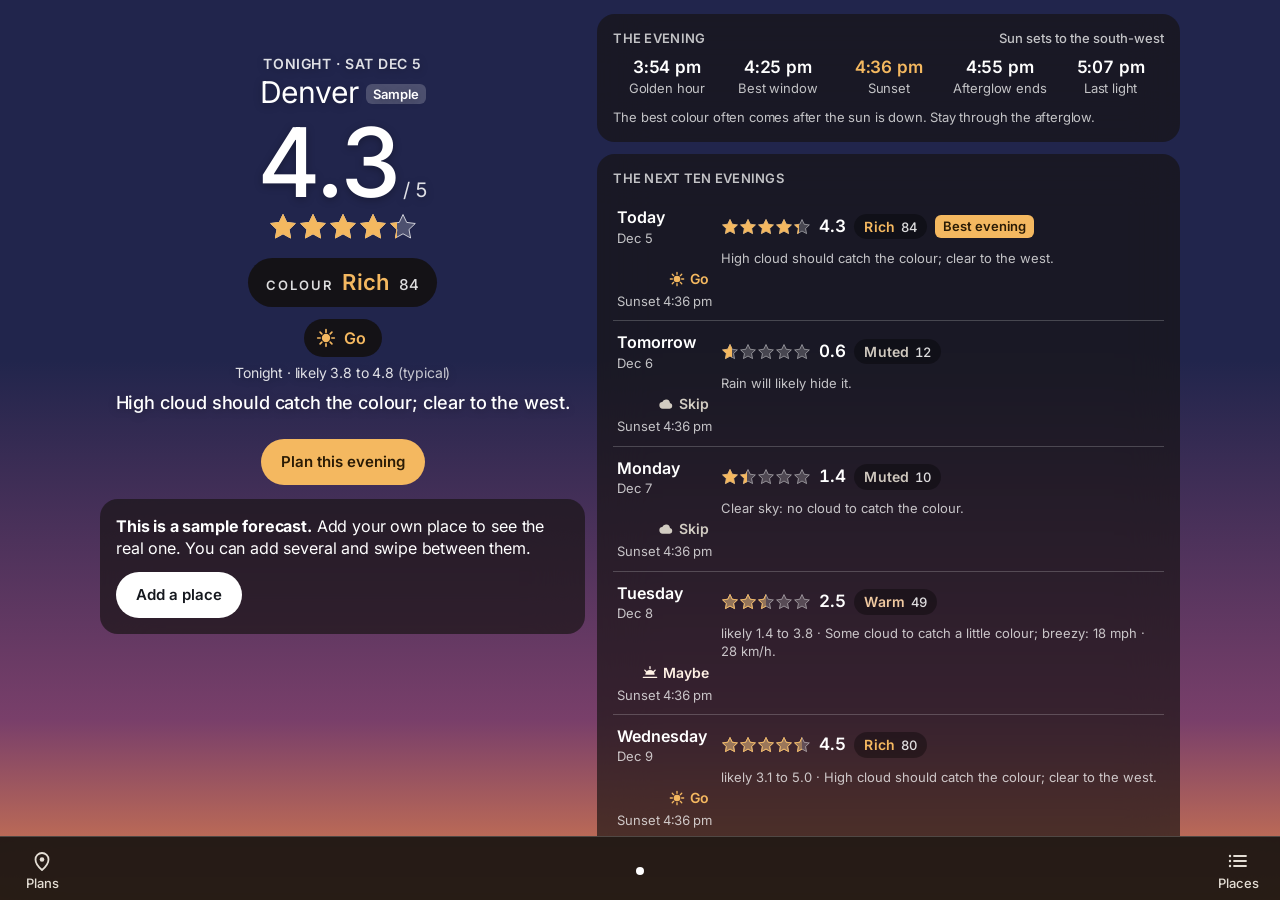
==== web/index.html @ f90daad5 "0.3.0: a page for each place, swiped between The layout now follows Two Degrees on the iPhone: one f" ====
<!doctype html>
<html lang="en">
<head>
<meta charset="utf-8">
<meta name="viewport" content="width=device-width,initial-scale=1,viewport-fit=cover">
<meta http-equiv="Content-Security-Policy" content="default-src 'self'; script-src 'self'; style-src 'self'; img-src 'self' data: blob:; font-src 'self'; worker-src 'self' blob:; child-src 'self' blob:; connect-src 'self' https://api.open-meteo.com https://air-quality-api.open-meteo.com https://archive-api.open-meteo.com https://geocoding-api.open-meteo.com https://tiles.openfreemap.org; base-uri 'none'; form-action 'none'">
<title>Golden Hour: which evenings are worth it</title>
<meta name="description" content="Golden Hour rates every coming sunset from 0 to 5 stars for the places you care about, and plans the evening: when to leave, what to bring, when to head home. Free and open source, by Bradley Cowdrey.">
<meta name="theme-color" content="#1A1816">
<link rel="icon" href="icon.svg" type="image/svg+xml">
<link rel="apple-touch-icon" href="icon.png">
<link rel="manifest" href="manifest.webmanifest">
<link rel="stylesheet" href="app.css">
</head>
<body>
<div class="sky" aria-hidden="true"></div>
<div class="app" id="app">
  <div class="banner" id="banner" hidden role="status"></div>
  <main id="view"></main>
  <nav class="bar" id="bar" aria-label="Plans, places"></nav>
</div>
<div class="toast" id="toast" role="status" aria-live="polite" hidden></div>
<script src="core.js"></script>
<script src="app.js"></script>
</body>
</html>
---- web/app.css ----
/* Golden Hour. The look starts from the Two Degrees web app: each place on its own sky, frosted cards, white
   text at set strengths, Inter. Here the sky is the evening's forecast, and the accent is amber.
   Rules that are fixed by docs/SPEC.md 10.4: nothing under 13px, 44px tap targets, 4.5:1 text contrast over
   the lightest sky (cards carry a dark scrim), colour never the only signal, reduced motion respected. */
@font-face { font-family: Inter; font-style: normal; font-weight: 100 900; font-display: swap; src: url(fonts/inter-latin-wght-normal.woff2) format("woff2");
  unicode-range: U+0000-00FF, U+0131, U+0152-0153, U+02BB-02BC, U+02C6, U+02DA, U+02DC, U+0304, U+0308, U+0329, U+2000-206F, U+20AC, U+2122, U+2191, U+2193, U+2212, U+2215, U+FEFF, U+FFFD; }
@font-face { font-family: Inter; font-style: normal; font-weight: 100 900; font-display: swap; src: url(fonts/inter-latin-ext-wght-normal.woff2) format("woff2");
  unicode-range: U+0100-02BA, U+02BD-02C5, U+02C7-02CC, U+02CE-02D7, U+02DD-02FF, U+0304, U+0308, U+0329, U+1D00-1DBF, U+1E00-1E9F, U+1EF2-1EFF, U+2020, U+20A0-20AB, U+20AD-20C0, U+2113, U+2C60-2C7F, U+A720-A7FF; }

:root {
  color-scheme: dark;
  --sky-top: #1B2440; --sky-mid: #3A3550; --sky-bottom: #6B4A4A;   /* set per evening, from its forecast */
  --bg: #1A1816; --ink: #15181E;
  --text: #FFFFFF; --t85: rgba(255,255,255,.86); --t70: rgba(255,255,255,.74);
  --hair: rgba(255,255,255,.2); --fill: rgba(255,255,255,.14); --fill-strong: rgba(255,255,255,.24);
  --card: rgba(22,19,17,.66);
  --amber: #F4B860; --cream: #FFF1E5; --muted: #B0A898; --alert: #FFB4A8;
  --font: Inter, -apple-system, BlinkMacSystemFont, "SF Pro Text", system-ui, sans-serif;
  --tabs-h: 64px;
}
* { box-sizing: border-box; }
[hidden] { display: none !important; }
html { -webkit-font-smoothing: antialiased; height: 100%; background: var(--bg); }
body { margin: 0; height: 100%; overflow: hidden; color: var(--text); font: 400 16px/1.4 var(--font); letter-spacing: -.01em; }
/* The sky: fixed, so the page scrolls over it. Dark through the top half, where text sits straight on it;
   the glow is low, where only cards (with their scrim) pass over it. */
.sky { position: fixed; inset: 0; z-index: -1; background: linear-gradient(var(--sky-top) 0%, var(--sky-top) 40%, var(--sky-mid) 80%, var(--sky-bottom) 100%); transition: opacity .4s; }
button, input, select { font: inherit; color: inherit; }
button { cursor: pointer; }
a { color: inherit; }
:focus-visible { outline: 2px solid #fff; outline-offset: 2px; border-radius: 8px; }
h1, h2, h3, p { margin: 0; }

.app { height: 100%; height: 100dvh; display: flex; flex-direction: column; }
#view { flex: 1; min-height: 0; display: flex; }
/* One full page per place, swiped between, as in Two Degrees on the iPhone. Each page scrolls on its own. */
.pager { flex: 1; min-width: 0; display: flex; overflow-x: auto; overflow-y: hidden; scroll-snap-type: x mandatory; overscroll-behavior-x: contain; scrollbar-width: none; }
.pager::-webkit-scrollbar { display: none; }
.page, .screen { overflow-y: auto; overscroll-behavior-y: contain; -webkit-overflow-scrolling: touch;
  padding: max(14px, env(safe-area-inset-top, 0px)) max(16px, env(safe-area-inset-right, 0px)) 28px max(16px, env(safe-area-inset-left, 0px)); }
.page { flex: 0 0 100%; width: 100%; scroll-snap-align: start; scroll-snap-stop: always; }
.screen { flex: 1; min-width: 0; padding-bottom: calc(28px + env(safe-area-inset-bottom, 0px)); }
.inner { width: 100%; max-width: 720px; margin: 0 auto; display: flex; flex-direction: column; gap: 12px; }
.top h1 { font-size: 26px; font-weight: 500; letter-spacing: -.02em; }
.tag { font-size: 13px; font-weight: 600; padding: 2px 7px; border-radius: 6px; background: rgba(255,255,255,.2); vertical-align: middle; letter-spacing: 0; text-transform: none; }
.card { min-width: 0; padding: 16px; border-radius: 18px; background: var(--card); -webkit-backdrop-filter: blur(24px); backdrop-filter: blur(24px); }
.eyebrow { display: flex; align-items: center; gap: 6px; margin: 0 0 10px; font-size: 13px; font-weight: 600; line-height: 16px; letter-spacing: .02em; text-transform: uppercase; color: var(--t70); }
.eyebrow .sp { flex: 1; }
.eyebrow .aside { font-weight: 500; text-transform: none; letter-spacing: 0; }
.rule { height: 0; margin: 12px 0; border: 0; border-top: .5px solid var(--hair); }
.muted { color: var(--t70); }
.small { font-size: 13px; line-height: 1.4; }
.num { font-variant-numeric: tabular-nums; }
.u2 { font-size: max(13px, .74em); opacity: .82; white-space: nowrap; }   /* the second unit, beside the first */

/* Top bar */
.hdr { display: flex; align-items: center; gap: 10px; }
.hdr h1 { font-size: 17px; font-weight: 600; letter-spacing: -.02em; white-space: nowrap; }
.hdr .sp { flex: 1; }
.mark { width: 28px; height: 28px; flex: none; }
.seg { display: flex; padding: 3px; border-radius: 980px; background: var(--fill); }
.seg button { min-height: 38px; min-width: 44px; padding: 0 12px; border: 0; border-radius: 980px; background: none; color: var(--t85); font-size: 13px; font-weight: 500; white-space: nowrap; }
.seg button[aria-pressed="true"] { background: #fff; color: var(--ink); font-weight: 600; }

/* Places: capsules, the one showing in solid white. */
.places { display: flex; align-items: center; gap: 8px; flex-wrap: wrap; }
.chip { display: inline-flex; align-items: center; gap: 6px; min-height: 44px; padding: 0 16px; border: 0; border-radius: 980px; background: var(--fill); color: var(--t85); font-size: 14px; font-weight: 500; }
.chip[aria-current="true"] { background: #fff; color: var(--ink); font-weight: 600; }
.chip .tag { font-size: 13px; font-weight: 600; padding: 1px 6px; border-radius: 6px; background: rgba(0,0,0,.14); }
.chip.add { width: 44px; padding: 0; justify-content: center; font-size: 22px; font-weight: 400; }
.chip-wrap { position: relative; display: inline-flex; }
.chip-x { position: absolute; top: -8px; right: -8px; width: 28px; height: 28px; border: 2px solid var(--bg); border-radius: 50%; padding: 0; background: #C2333B; color: #fff; font-size: 15px; line-height: 1; }

.search .box { display: flex; align-items: center; gap: 8px; min-height: 46px; padding: 0 12px; border-radius: 12px; background: var(--fill); }
.search input { flex: 1; min-width: 0; min-height: 44px; background: none; border: 0; outline: 0; color: var(--text); font-size: 16px; }
.search input::placeholder { color: var(--t70); }
.results { display: flex; flex-direction: column; margin-top: 6px; }
.result { display: flex; align-items: center; gap: 12px; min-height: 52px; padding: 6px 12px; border: 0; border-radius: 12px; background: none; text-align: left; }
.result:hover, .result:focus-visible { background: var(--fill); }
.result .n { font-size: 16px; font-weight: 600; line-height: 1.25; }
.result .r { font-size: 13px; color: var(--t70); }
.result .sp { flex: 1; }
.banner { margin: max(10px, env(safe-area-inset-top, 0px)) 16px 0; padding: 12px 14px; border-radius: 14px; background: rgba(22,19,17,.8); font-size: 14px; display: flex; gap: 10px; align-items: center; flex-wrap: wrap; }
.banner .sp { flex: 1; }

/* Buttons */
.btn { display: inline-flex; align-items: center; justify-content: center; gap: 8px; min-height: 46px; padding: 0 20px; border: 0; border-radius: 980px; background: var(--fill); color: var(--text); font-size: 15px; font-weight: 600; text-decoration: none; }
.btn:hover { background: var(--fill-strong); }
.btn.primary { background: var(--amber); color: #2A1B05; }
.btn.primary:hover { background: #F7C67C; }
.btn.white { background: #fff; color: var(--ink); }
.btn.quiet { background: none; color: var(--t85); padding: 0 12px; }
.btn.danger { color: var(--alert); }
.btn svg { width: 18px; height: 18px; flex: none; }
.btn[disabled] { opacity: .5; cursor: default; }
.row { display: flex; gap: 10px; flex-wrap: wrap; align-items: center; }
.row .sp { flex: 1; }

/* The evening: its name, the score straight on the sky, the verdict, the reason. */
.hero { padding: 22px 0 6px; text-align: center; text-shadow: 0 2px 8px rgba(0,0,0,.28); }
.hero .when { font-size: 14px; font-weight: 600; letter-spacing: .04em; text-transform: uppercase; color: var(--t85); }
.hero h2 { font-size: 30px; font-weight: 400; line-height: 1.2; letter-spacing: -.015em; overflow-wrap: anywhere; }
.hero .tagline { font-size: 13px; color: var(--t85); }
.score { display: flex; align-items: baseline; justify-content: center; gap: 4px; margin-top: 2px; font-variant-numeric: tabular-nums; }
.score .n { font-size: 72px; font-weight: 500; line-height: 1.05; letter-spacing: -.03em; }
.score .of { font-size: 20px; font-weight: 400; color: var(--t85); }
.score.stale .n, .score.stale .of { color: #C9C4BE; }
.hero .none { font-size: 22px; font-weight: 500; padding: 26px 0 10px; }
.verdict { display: inline-flex; align-items: center; gap: 8px; margin: 12px 0 6px; padding: 8px 16px 8px 12px; border-radius: 980px; background: rgba(18,15,13,.84); font-size: 16px; font-weight: 600; text-shadow: none; }
.verdict svg { width: 20px; height: 20px; flex: none; }
.verdict.go { color: var(--amber); }
.verdict.maybe { color: var(--cream); }
.verdict.skip { color: #D2CCC2; }
.verdict .q { font-weight: 500; color: var(--t85); }
.hero .range { font-size: 14px; color: var(--t85); }
.hero .reason { max-width: 30em; margin: 8px auto 0; font-size: 18px; font-weight: 500; line-height: 1.35; text-wrap: balance; }
.hero .delta { margin-top: 6px; font-size: 14px; color: var(--t85); }
.warn { display: flex; gap: 10px; align-items: flex-start; padding: 12px 14px; border-radius: 14px; background: rgba(60,20,16,.82); color: #FFE2DC; font-size: 15px; font-weight: 500; text-align: left; }
.warn svg { width: 20px; height: 20px; flex: none; margin-top: 1px; }
.cta { display: flex; justify-content: center; padding: 6px 0 2px; }

/* Stars: five outlines, filled in proportion to the score. Outlook evenings are drawn hollow. */
.stars { position: relative; display: inline-block; width: 150px; height: 30px; }
.stars svg { position: absolute; inset: 0; width: 150px; height: 30px; }
.stars .fill { position: absolute; inset: 0; overflow: hidden; }
.stars .base path { fill: rgba(255,255,255,.2); stroke: rgba(255,255,255,.75); stroke-width: 1; }
.stars .fill path { fill: var(--amber); stroke: var(--amber); stroke-width: 1; }
.stars.outlook .fill path { fill: rgba(244,184,96,.38); stroke: var(--amber); stroke-width: 1.6; }
.stars.sm { width: 90px; height: 18px; }
.stars.sm svg { width: 90px; height: 18px; }

/* Times: a strip of the five moments. */
.times { display: grid; grid-template-columns: repeat(5, 1fr); gap: 4px; text-align: center; }
.times .t { font-size: 17px; font-weight: 600; font-variant-numeric: tabular-nums; white-space: nowrap; }
.times .l { font-size: 13px; color: var(--t70); line-height: 1.25; }
.times .sun .t { color: var(--amber); }
@media (max-width: 480px) { .times { grid-template-columns: repeat(3, 1fr); row-gap: 12px; } .times .t { font-size: 16px; } }

/* The four parts */
details.parts > summary { display: flex; align-items: center; gap: 8px; min-height: 44px; margin: -8px 0; list-style: none; cursor: pointer; font-size: 15px; font-weight: 600; }
details.parts > summary::-webkit-details-marker { display: none; }
details.parts > summary::after { content: ""; width: 9px; height: 9px; margin-left: auto; border-right: 2px solid var(--t85); border-bottom: 2px solid var(--t85); transform: rotate(45deg); transition: transform .15s; }
details.parts[open] > summary::after { transform: rotate(225deg); }
.part { display: grid; grid-template-columns: 1fr auto; gap: 2px 12px; padding: 10px 0; }
.part + .part { border-top: .5px solid var(--hair); }
.part .name { font-size: 15px; font-weight: 600; }
.part .val { font-size: 15px; font-weight: 600; font-variant-numeric: tabular-nums; }
.part .bar { grid-column: 1 / -1; height: 6px; border-radius: 3px; background: rgba(255,255,255,.16); overflow: hidden; }
.part .bar i { display: block; height: 100%; border-radius: 3px; background: var(--amber); }
.part .why { grid-column: 1 / -1; font-size: 13px; color: var(--t70); }

/* Week */
.day { display: grid; grid-template-columns: 92px 1fr auto; gap: 2px 12px; align-items: center; width: 100%; min-height: 64px; padding: 10px 4px; border: 0; background: none; text-align: left; border-radius: 12px; }
.day + .day { border-top: .5px solid var(--hair); border-radius: 0; }
button.day:hover { background: rgba(255,255,255,.07); }
.day .d { font-size: 16px; font-weight: 600; }
.day .d small { display: block; font-size: 13px; font-weight: 400; color: var(--t70); }
.day .mid { display: contents; }
.day .line1 { display: flex; align-items: center; gap: 8px; flex-wrap: wrap; min-width: 0; }
.day .sc { font-size: 17px; font-weight: 600; font-variant-numeric: tabular-nums; }
.day .why { grid-column: 2 / -1; font-size: 13px; color: var(--t70); overflow-wrap: anywhere; }
div.day .why { grid-column: 2; }
.day .right { text-align: right; white-space: nowrap; }
.day .right .v { display: inline-flex; align-items: center; gap: 5px; font-size: 14px; font-weight: 600; }
.day .right .v svg { width: 16px; height: 16px; }
.day .right .s { display: block; font-size: 13px; color: var(--t70); font-variant-numeric: tabular-nums; }
.v.go { color: var(--amber); } .v.maybe { color: var(--cream); } .v.skip { color: #D2CCC2; }
.best { font-size: 13px; font-weight: 600; padding: 2px 8px; border-radius: 6px; background: var(--amber); color: #2A1B05; white-space: nowrap; }
.tog { display: inline-flex; align-items: center; gap: 8px; min-height: 44px; padding: 0 4px; border: 0; background: none; font-size: 14px; font-weight: 500; color: var(--t85); }
.tog i { width: 40px; height: 24px; border-radius: 12px; background: var(--fill-strong); position: relative; flex: none; }
.tog i::after { content: ""; position: absolute; top: 2px; left: 2px; width: 20px; height: 20px; border-radius: 50%; background: #fff; transition: transform .15s; }
.tog[aria-pressed="true"] i { background: var(--amber); }
.tog[aria-pressed="true"] i::after { transform: translateX(16px); }
.grid-scroll { overflow-x: auto; }
table.cmp { width: 100%; border-collapse: collapse; font-variant-numeric: tabular-nums; }
table.cmp th { padding: 6px 4px; font-size: 13px; font-weight: 600; color: var(--t70); text-align: center; white-space: nowrap; }
table.cmp th.p { text-align: left; color: var(--text); font-size: 15px; }
table.cmp td { padding: 3px; text-align: center; }
table.cmp td button { display: flex; flex-direction: column; align-items: center; justify-content: center; gap: 1px; width: 100%; min-width: 48px; min-height: 52px; border: 0; border-radius: 10px; background: rgba(255,255,255,.08); font-size: 16px; font-weight: 600; }
table.cmp td button svg { width: 15px; height: 15px; }
table.cmp td button:hover { background: var(--fill-strong); }

/* Plans and the plan */
.plan-row { display: flex; align-items: center; gap: 12px; width: 100%; min-height: 64px; padding: 10px 4px; border: 0; background: none; text-align: left; }
.plan-row + .plan-row { border-top: .5px solid var(--hair); }
.plan-row .n { font-size: 16px; font-weight: 600; }
.plan-row .r { font-size: 13px; color: var(--t70); }
.plan-row .sp { flex: 1; }
.empty { padding: 22px 8px; text-align: center; color: var(--t85); }
.back { align-self: flex-start; }
.map { position: relative; height: 260px; border-radius: 14px; overflow: hidden; background: #24211E; }
.map img { width: 100%; height: 100%; object-fit: cover; display: block; }
.map .msg { position: absolute; inset: 0; display: grid; place-items: center; padding: 20px; text-align: center; font-size: 14px; color: var(--t85); }
.map .hint { position: absolute; left: 10px; top: 10px; padding: 6px 10px; border-radius: 10px; background: rgba(18,15,13,.82); font-size: 13px; font-weight: 500; pointer-events: none; }
.map .credit { position: absolute; right: 6px; bottom: 6px; padding: 2px 6px; border-radius: 6px; background: rgba(18,15,13,.75); font-size: 13px; }
.pin { width: 26px; height: 26px; border-radius: 50% 50% 50% 0; background: var(--amber); border: 3px solid #1A1816; transform: rotate(-45deg); box-shadow: 0 2px 8px rgba(0,0,0,.5); }
.form { display: grid; grid-template-columns: 1fr 1fr; gap: 12px; }
.form label { display: flex; flex-direction: column; gap: 6px; font-size: 13px; font-weight: 600; color: var(--t85); min-width: 0; }
.form label.wide { grid-column: 1 / -1; }
.form input, .form select { min-height: 46px; padding: 0 12px; border: 1px solid transparent; border-radius: 12px; background: var(--fill); color: var(--text); font-size: 16px; font-weight: 400; width: 100%; }
.form select option { color: #111; }
.form input:focus, .form select:focus { border-color: #fff; outline: 0; }
@media (max-width: 480px) { .form { grid-template-columns: 1fr; } }
.timeline { display: flex; flex-direction: column; }
.tl { display: grid; grid-template-columns: 96px 18px 1fr; gap: 0 10px; min-height: 52px; }
.tl .t { font-size: 17px; font-weight: 600; font-variant-numeric: tabular-nums; white-space: nowrap; text-align: right; padding-top: 2px; }
.tl .dot { position: relative; }
.tl .dot::before { content: ""; position: absolute; left: 8px; top: 0; bottom: 0; width: 2px; background: var(--hair); }
.tl:first-child .dot::before { top: 12px; } .tl:last-child .dot::before { bottom: calc(100% - 12px); }
.tl .dot::after { content: ""; position: absolute; left: 3px; top: 7px; width: 12px; height: 12px; border-radius: 50%; background: #fff; }
.tl.sun .dot::after { background: var(--amber); } .tl.sun .t { color: var(--amber); }
.tl .what { padding: 2px 0 12px; }
.tl .what b { display: block; font-size: 16px; font-weight: 600; }
.tl .what span { font-size: 13px; color: var(--t70); }
.items { display: flex; flex-direction: column; }
.item { display: grid; grid-template-columns: 44px 1fr auto; align-items: center; gap: 0 6px; min-height: 56px; }
.item + .item { border-top: .5px solid var(--hair); }
.item input[type=checkbox] { width: 24px; height: 24px; margin: 0 10px; accent-color: var(--amber); }
.item .n { font-size: 16px; font-weight: 600; }
.item .n .new { margin-left: 6px; font-size: 13px; font-weight: 600; padding: 1px 6px; border-radius: 6px; background: var(--amber); color: #2A1B05; }
.item .w { font-size: 13px; color: var(--t70); }
.item.done .n { text-decoration: line-through; color: var(--t70); }
.item .who { width: 108px; min-height: 40px; padding: 0 10px; border: 0; border-radius: 10px; background: var(--fill); font-size: 14px; }
.item .who::placeholder { color: var(--t70); }
.item .x { width: 44px; height: 44px; border: 0; background: none; color: var(--t70); font-size: 20px; }
.additem { display: flex; gap: 8px; margin-top: 10px; }
.additem input { flex: 1; min-width: 0; min-height: 46px; padding: 0 12px; border: 0; border-radius: 12px; background: var(--fill); font-size: 16px; }
.facts { display: flex; flex-direction: column; gap: 8px; margin: 0; padding: 0; list-style: none; font-size: 15px; }
.facts li { display: flex; gap: 10px; }
.facts li::before { content: ""; flex: none; width: 6px; height: 6px; margin-top: 8px; border-radius: 50%; background: var(--amber); }
.notice { padding: 14px; border-radius: 14px; background: rgba(18,15,13,.85); }
.notice p { margin-bottom: 12px; font-size: 15px; }
.group h3 { font-size: 13px; font-weight: 600; text-transform: uppercase; letter-spacing: .02em; color: var(--t70); margin: 12px 0 4px; }
.group ul { margin: 0; padding: 0 0 0 20px; font-size: 16px; line-height: 1.6; }

/* How was it? */
.rate { display: flex; gap: 8px; flex-wrap: wrap; }
.rate button { flex: 1; min-width: 52px; min-height: 52px; border: 0; border-radius: 12px; background: var(--fill); font-size: 18px; font-weight: 600; }
.rate button small { display: block; font-size: 13px; font-weight: 400; color: var(--t70); }
.rate button:hover { background: var(--fill-strong); }

.skeleton .bone { height: 18px; border-radius: 9px; background: rgba(255,255,255,.14); margin: 10px auto; }
.foot { font-size: 13px; color: var(--t85); line-height: 1.55; }
.foot a { text-decoration: underline; }
.foot p + p { margin-top: 8px; }

/* The bottom bar: Plans, a dot for each place, and the list of places. */
.bar { flex: none; display: flex; align-items: center; gap: 8px; min-height: var(--tabs-h); padding: 4px max(10px, env(safe-area-inset-right, 0px)) env(safe-area-inset-bottom, 0px) max(10px, env(safe-area-inset-left, 0px));
  background: rgba(20,18,16,.9); -webkit-backdrop-filter: blur(24px); backdrop-filter: blur(24px); border-top: .5px solid var(--hair); }
.barbtn { display: flex; flex-direction: column; align-items: center; justify-content: center; gap: 1px; min-width: 64px; min-height: 52px; border: 0; border-radius: 12px; background: none; color: #E4DED5; font-size: 13px; font-weight: 500; }
.barbtn svg { width: 24px; height: 24px; }
.barbtn:hover { background: var(--fill); }
.dots { flex: 1; display: flex; align-items: center; justify-content: center; min-width: 0; }
.dot { width: 28px; height: 44px; padding: 0; border: 0; background: none; display: grid; place-items: center; color: rgba(255,255,255,.45); }
.dot i { width: 8px; height: 8px; border-radius: 50%; background: currentColor; }
.dot svg { width: 11px; height: 11px; }
.dot[aria-current="true"] { color: #fff; }
.count { font-size: 14px; font-weight: 500; color: var(--t85); }
/* The list of places: a card each, with a swatch of that place's sky. */
.lrows { display: flex; flex-direction: column; gap: 10px; }
.lrow-wrap { position: relative; }
.lrow { display: flex; align-items: center; gap: 14px; width: 100%; min-height: 84px; border: 0; text-align: left; color: var(--text); }
.lrow:hover { background: rgba(40,35,31,.78); }
.swatch { flex: none; width: 52px; height: 52px; border-radius: 14px; box-shadow: inset 0 0 0 1px rgba(255,255,255,.18); }
.lrow .l { flex: 1; min-width: 0; display: flex; flex-direction: column; gap: 1px; }
.lrow .n { font-size: 19px; font-weight: 600; letter-spacing: -.01em; overflow-wrap: anywhere; }
.lrow .r, .lrow .why { font-size: 13px; color: var(--t70); }
.lrow .rt { flex: none; display: flex; flex-direction: column; align-items: flex-end; gap: 4px; }
.lrow .rt .big { font-size: 30px; font-weight: 500; line-height: 1; letter-spacing: -.02em; }
.lrow .rt .v { display: inline-flex; align-items: center; gap: 5px; font-size: 13px; font-weight: 600; }
.lrow .rt .v svg { width: 15px; height: 15px; }
.toast { position: fixed; left: 50%; bottom: calc(var(--tabs-h) + 18px + env(safe-area-inset-bottom, 0px)); transform: translateX(-50%); z-index: 20; max-width: calc(100% - 32px); padding: 12px 18px; border-radius: 14px; background: #fff; color: var(--ink); font-size: 15px; font-weight: 600; box-shadow: 0 6px 24px rgba(0,0,0,.4); display: flex; gap: 12px; align-items: center; }
.toast button { min-height: 36px; padding: 0 12px; border: 0; border-radius: 980px; background: var(--ink); color: #fff; font-size: 14px; font-weight: 600; }

/* Two columns from 900px: the evening on the left, its details on the right. */
@media (min-width: 900px) {
  .inner { max-width: 1080px; }
  .two { display: grid; grid-template-columns: minmax(0, 5fr) minmax(0, 6fr); gap: 16px; align-items: start; }
  .two > .col { display: flex; flex-direction: column; gap: 12px; }
  .score .n { font-size: 96px; }
  .hero { padding-top: 40px; }
}
.two > .col { display: flex; flex-direction: column; gap: 12px; }
.two { display: flex; flex-direction: column; gap: 12px; }
@media (min-width: 900px) { .two { display: grid; } }
@media (prefers-reduced-motion: reduce) { * { transition: none !important; animation: none !important; scroll-behavior: auto !important; } }
[data-gap] { margin-top: 12px; }

/* The colour class: the name for how rich the colour in the clouds should be. It leads, after the stars. */
.classline { margin-top: 10px; }
.colour { display: inline-flex; align-items: baseline; gap: 10px; padding: 9px 18px; border-radius: 980px; background: rgba(18,15,13,.84); text-shadow: none; white-space: nowrap; }
.colour .k { font-size: 13px; font-weight: 600; letter-spacing: .14em; text-transform: uppercase; color: var(--t85); }
.colour b { font-size: 22px; font-weight: 600; letter-spacing: .01em; }
.colour .n { font-size: 15px; font-weight: 500; color: var(--t85); }
.colour.c-brilliant b { color: #FFC56B; } .colour.c-rich b { color: #F4B860; } .colour.c-warm b { color: #F0C9A0; }
.colour.c-soft b { color: #E6DCD0; } .colour.c-muted b { color: #CFC8BE; }
.colour.sm { padding: 3px 10px; gap: 6px; background: rgba(0,0,0,.34); }
.colour.sm .k { display: none; }
.colour.sm b { font-size: 14px; }
.colour.sm .n { font-size: 13px; }
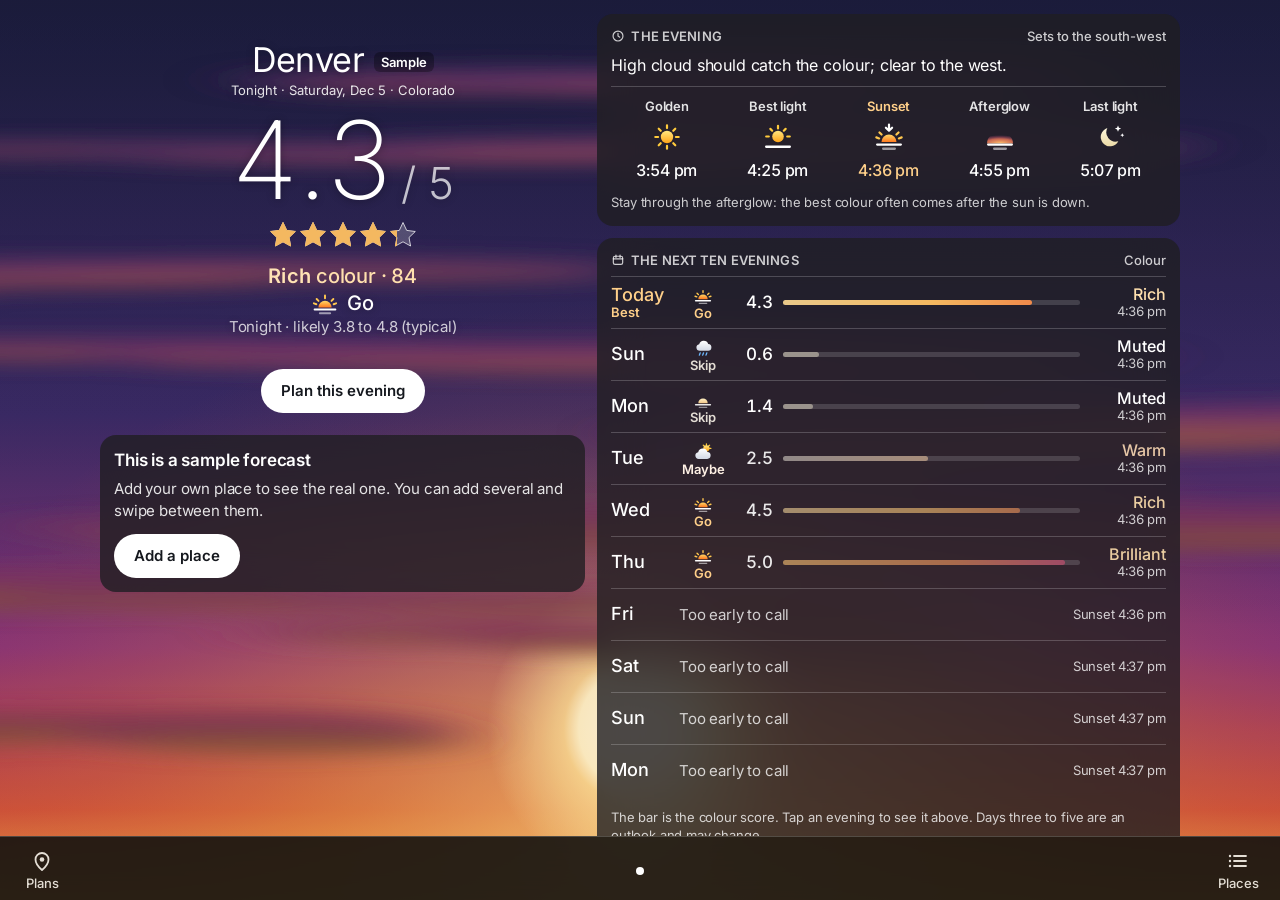
==== commit 6aa1025f: "0.6.0: the sky behind each place is its sunset A picture of the evening as it might look, drawn from" ====
--- a/web/index.html
+++ b/web/index.html
@@ -13,6 +13,24 @@
 <link rel="stylesheet" href="app.css">
 </head>
 <body>
+<svg class="sprite" width="0" height="0" aria-hidden="true" focusable="false"><defs>
+  <linearGradient id="g-sun" x1="0" y1="0" x2="0" y2="1"><stop offset="0" stop-color="#FFE780"/><stop offset="1" stop-color="#FFA417"/></linearGradient>
+  <linearGradient id="g-set" x1="0" y1="0" x2="0" y2="1"><stop offset="0" stop-color="#FFD766"/><stop offset="1" stop-color="#FF7A1F"/></linearGradient>
+  <linearGradient id="g-pale" x1="0" y1="0" x2="0" y2="1"><stop offset="0" stop-color="#FFF0C4"/><stop offset="1" stop-color="#F3C98A"/></linearGradient>
+  <linearGradient id="g-cloud" x1="0" y1="0" x2="0" y2="1"><stop offset="0" stop-color="#FFFFFF"/><stop offset="1" stop-color="#D3D9E5"/></linearGradient>
+  <linearGradient id="g-moon" x1="0" y1="0" x2="0" y2="1"><stop offset="0" stop-color="#FFF8DC"/><stop offset="1" stop-color="#EAD9A6"/></linearGradient>
+  <radialGradient id="g-glow" cx="0.5" cy="1" r="1" gradientTransform="matrix(1 0 0 0.75 0 0.25)"><stop offset="0" stop-color="#FFC36B"/><stop offset="0.55" stop-color="#FF7F5E" stop-opacity=".75"/><stop offset="1" stop-color="#C2478F" stop-opacity="0"/></radialGradient>
+  <symbol id="i-sunset" viewBox="0 0 32 32"><g stroke="#FFC850" stroke-width="2.200" stroke-linecap="round"><path d="M16 10.500V7.500M23.420 13.580l2.130-2.130M8.580 13.580 6.450 11.450M25.870 17.410l2.820-1.030M6.130 17.410l-2.820-1.030"/></g><path d="M8.500 21a7.500 7.500 0 0 1 15 0z" fill="url(#g-set)"/><rect x="3" y="22.400" width="26" height="2.300" rx="1.150" fill="#fff"/><rect x="9" y="26.600" width="14" height="2.300" rx="1.150" fill="#fff" opacity=".55"/></symbol>
+  <symbol id="i-sunset-down" viewBox="0 0 32 32"><path d="M16 3.500v6.200M12.900 6.700 16 9.800l3.100-3.100" fill="none" stroke="#fff" stroke-width="2.200" stroke-linecap="round" stroke-linejoin="round"/><g stroke="#FFC850" stroke-width="2.200" stroke-linecap="round"><path d="M23.420 13.580l2.130-2.130M8.580 13.580 6.450 11.450M25.870 17.410l2.820-1.030M6.130 17.410l-2.820-1.030"/></g><path d="M8.500 21a7.500 7.500 0 0 1 15 0z" fill="url(#g-set)"/><rect x="3" y="22.400" width="26" height="2.300" rx="1.150" fill="#fff"/><rect x="9" y="26.600" width="14" height="2.300" rx="1.150" fill="#fff" opacity=".55"/></symbol>
+  <symbol id="i-sun-pale" viewBox="0 0 32 32"><path d="M8.500 21a7.500 7.500 0 0 1 15 0z" fill="url(#g-pale)"/><rect x="3" y="22.400" width="26" height="2.300" rx="1.150" fill="#fff" opacity=".9"/><rect x="9" y="26.600" width="14" height="2.300" rx="1.150" fill="#fff" opacity=".5"/></symbol>
+  <symbol id="i-sun" viewBox="0 0 32 32"><g stroke="#FFCB3D" stroke-width="2.200" stroke-linecap="round"><path d="M16 4.300v2.800M16 24.900v2.800M4.300 16h2.800M24.900 16h2.800M7.730 7.730l1.980 1.980M22.290 22.290l1.980 1.980M7.730 24.270l1.980-1.980M22.290 9.710l1.980-1.980"/></g><circle cx="16" cy="16" r="6.200" fill="url(#g-sun)"/></symbol>
+  <symbol id="i-sun-low" viewBox="0 0 32 32"><g stroke="#FFCB3D" stroke-width="2.200" stroke-linecap="round"><path d="M16 4.800v2.600M6.800 15.500H4.200M27.800 15.500h-2.600M8.360 7.860l1.840 1.840M23.640 7.860 21.800 9.700"/></g><circle cx="16" cy="15.500" r="5.800" fill="url(#g-sun)"/><rect x="3" y="24.600" width="26" height="2.300" rx="1.150" fill="#fff"/></symbol>
+  <symbol id="i-afterglow" viewBox="0 0 32 32"><path d="M3 22.400a13 11 0 0 1 26 0z" fill="url(#g-glow)"/><rect x="3" y="22.400" width="26" height="2.300" rx="1.150" fill="#fff"/><rect x="9" y="26.600" width="14" height="2.300" rx="1.150" fill="#fff" opacity=".55"/></symbol>
+  <symbol id="i-moon-stars" viewBox="0 0 32 32"><path d="M23.300 20.300A9.300 9.300 0 0 1 12.400 7.100a9.300 9.300 0 1 0 10.900 13.200z" fill="url(#g-moon)"/><path d="M23 4.500l.95 2.150 2.150.95-2.150.95L23 10.700l-.95-2.150-2.150-.95 2.150-.95zM27.300 12.200l.6 1.400 1.400.6-1.400.6-.6 1.400-.6-1.400-1.400-.6 1.400-.6z" fill="#fff"/></symbol>
+  <symbol id="i-cloud" viewBox="0 0 32 32"><path d="M10 25a6 6 0 0 1-1-11.920A8.500 8.500 0 0 1 25.300 12.600 6.200 6.200 0 0 1 24.500 25z" fill="url(#g-cloud)"/></symbol>
+  <symbol id="i-cloud-sun" viewBox="0 0 32 32"><g stroke="#FFCB3D" stroke-width="2" stroke-linecap="round"><path d="M21.500 2.800v2.200M28.700 10h-2.200M26.590 4.910l-1.560 1.560M16.410 4.910l1.560 1.560"/></g><circle cx="21.500" cy="10" r="5" fill="url(#g-sun)"/><path d="M9.200 27a5.400 5.400 0 0 1-.9-10.730A7.650 7.650 0 0 1 22.970 15.840 5.580 5.580 0 0 1 22.250 27z" fill="url(#g-cloud)"/></symbol>
+  <symbol id="i-cloud-rain" viewBox="0 0 32 32"><path d="M10.800 20.500a5.300 5.300 0 0 1-.880-10.530A7.500 7.500 0 0 1 24.320 9.550 5.470 5.470 0 0 1 23.610 20.500z" fill="url(#g-cloud)"/><g stroke="#6CB8FF" stroke-width="2.200" stroke-linecap="round"><path d="M11.500 23.800l-1.300 3.600M16.800 23.800l-1.300 3.600M22.100 23.800l-1.300 3.600"/></g></symbol>
+</defs></svg>
 <div class="sky" aria-hidden="true"></div>
 <div class="app" id="app">
   <div class="banner" id="banner" hidden role="status"></div>
--- a/web/app.css
+++ b/web/app.css
@@ -11,9 +11,9 @@
   color-scheme: dark;
   --sky-top: #1B2440; --sky-mid: #3A3550; --sky-bottom: #6B4A4A;   /* set per evening, from its forecast */
   --bg: #1A1816; --ink: #15181E;
-  --text: #FFFFFF; --t85: rgba(255,255,255,.86); --t70: rgba(255,255,255,.74);
-  --hair: rgba(255,255,255,.2); --fill: rgba(255,255,255,.14); --fill-strong: rgba(255,255,255,.24);
-  --card: rgba(22,19,17,.66);
+  --text: #FFFFFF; --t85: rgba(255,255,255,.88); --t70: rgba(255,255,255,.78);
+  --hair: rgba(255,255,255,.2); --fill: rgba(255,255,255,.11); --fill-strong: rgba(255,255,255,.24);
+  --card: rgba(32,30,34,.8);
   --amber: #F4B860; --cream: #FFF1E5; --muted: #B0A898; --alert: #FFB4A8;
   --font: Inter, -apple-system, BlinkMacSystemFont, "SF Pro Text", system-ui, sans-serif;
   --tabs-h: 64px;
@@ -42,7 +42,7 @@
 .screen { flex: 1; min-width: 0; padding-bottom: calc(28px + env(safe-area-inset-bottom, 0px)); }
 .inner { width: 100%; max-width: 720px; margin: 0 auto; display: flex; flex-direction: column; gap: 12px; }
 .top h1 { font-size: 26px; font-weight: 500; letter-spacing: -.02em; }
-.tag { font-size: 13px; font-weight: 600; padding: 2px 7px; border-radius: 6px; background: rgba(255,255,255,.2); vertical-align: middle; letter-spacing: 0; text-transform: none; }
+.tag { font-size: 13px; font-weight: 600; padding: 2px 7px; border-radius: 6px; background: rgba(0,0,0,.3); vertical-align: middle; letter-spacing: 0; text-transform: none; }
 .card { min-width: 0; padding: 16px; border-radius: 18px; background: var(--card); -webkit-backdrop-filter: blur(24px); backdrop-filter: blur(24px); }
 .eyebrow { display: flex; align-items: center; gap: 6px; margin: 0 0 10px; font-size: 13px; font-weight: 600; line-height: 16px; letter-spacing: .02em; text-transform: uppercase; color: var(--t70); }
 .eyebrow .sp { flex: 1; }
@@ -130,11 +130,6 @@
 .stars.sm svg { width: 90px; height: 18px; }
 
 /* Times: a strip of the five moments. */
-.times { display: grid; grid-template-columns: repeat(5, 1fr); gap: 4px; text-align: center; }
-.times .t { font-size: 17px; font-weight: 600; font-variant-numeric: tabular-nums; white-space: nowrap; }
-.times .l { font-size: 13px; color: var(--t70); line-height: 1.25; }
-.times .sun .t { color: var(--amber); }
-@media (max-width: 480px) { .times { grid-template-columns: repeat(3, 1fr); row-gap: 12px; } .times .t { font-size: 16px; } }
 
 /* The four parts */
 details.parts > summary { display: flex; align-items: center; gap: 8px; min-height: 44px; margin: -8px 0; list-style: none; cursor: pointer; font-size: 15px; font-weight: 600; }
@@ -150,22 +145,7 @@
 .part .why { grid-column: 1 / -1; font-size: 13px; color: var(--t70); }
 
 /* Week */
-.day { display: grid; grid-template-columns: 92px 1fr auto; gap: 2px 12px; align-items: center; width: 100%; min-height: 64px; padding: 10px 4px; border: 0; background: none; text-align: left; border-radius: 12px; }
-.day + .day { border-top: .5px solid var(--hair); border-radius: 0; }
-button.day:hover { background: rgba(255,255,255,.07); }
-.day .d { font-size: 16px; font-weight: 600; }
-.day .d small { display: block; font-size: 13px; font-weight: 400; color: var(--t70); }
-.day .mid { display: contents; }
-.day .line1 { display: flex; align-items: center; gap: 8px; flex-wrap: wrap; min-width: 0; }
-.day .sc { font-size: 17px; font-weight: 600; font-variant-numeric: tabular-nums; }
-.day .why { grid-column: 2 / -1; font-size: 13px; color: var(--t70); overflow-wrap: anywhere; }
-div.day .why { grid-column: 2; }
-.day .right { text-align: right; white-space: nowrap; }
-.day .right .v { display: inline-flex; align-items: center; gap: 5px; font-size: 14px; font-weight: 600; }
-.day .right .v svg { width: 16px; height: 16px; }
-.day .right .s { display: block; font-size: 13px; color: var(--t70); font-variant-numeric: tabular-nums; }
 .v.go { color: var(--amber); } .v.maybe { color: var(--cream); } .v.skip { color: #D2CCC2; }
-.best { font-size: 13px; font-weight: 600; padding: 2px 8px; border-radius: 6px; background: var(--amber); color: #2A1B05; white-space: nowrap; }
 .tog { display: inline-flex; align-items: center; gap: 8px; min-height: 44px; padding: 0 4px; border: 0; background: none; font-size: 14px; font-weight: 500; color: var(--t85); }
 .tog i { width: 40px; height: 24px; border-radius: 12px; background: var(--fill-strong); position: relative; flex: none; }
 .tog i::after { content: ""; position: absolute; top: 2px; left: 2px; width: 20px; height: 20px; border-radius: 50%; background: #fff; transition: transform .15s; }
@@ -292,9 +272,174 @@
 .colour .k { font-size: 13px; font-weight: 600; letter-spacing: .14em; text-transform: uppercase; color: var(--t85); }
 .colour b { font-size: 22px; font-weight: 600; letter-spacing: .01em; }
 .colour .n { font-size: 15px; font-weight: 500; color: var(--t85); }
-.colour.c-brilliant b { color: #FFC56B; } .colour.c-rich b { color: #F4B860; } .colour.c-warm b { color: #F0C9A0; }
+.colour.c-brilliant b { color: #FFD591; } .colour.c-rich b { color: #FFD08A; } .colour.c-warm b { color: #F0C9A0; }
 .colour.c-soft b { color: #E6DCD0; } .colour.c-muted b { color: #CFC8BE; }
 .colour.sm { padding: 3px 10px; gap: 6px; background: rgba(0,0,0,.34); }
 .colour.sm .k { display: none; }
 .colour.sm b { font-size: 14px; }
 .colour.sm .n { font-size: 13px; }
+
+
+
+
+/* ============ The Two Degrees pass ============
+   Everything below follows the Two Degrees web app's own rules: the reading straight on the sky in thin, large
+   type; frosted cards with an icon and a quiet uppercase title; one line a day with a bar on a shared scale;
+   detail tiles two across, each with its own accent, reading, graphic and one line of meaning. */
+.card { padding: 14px; border-radius: 16px; }
+.eyebrow { gap: 6px; margin: 0 0 10px; font-size: 13px; font-weight: 600; line-height: 16px; letter-spacing: .01em; text-transform: uppercase; color: var(--t70); }
+.eyebrow > svg { width: 14px; height: 14px; flex: none; }
+.rule { margin: 10px 0; border-top: .5px solid var(--hair); }
+.btn.white { min-height: 44px; padding: 0 20px; font-size: 15px; }
+.ask h3 { font-size: 17px; font-weight: 600; margin: 0 0 6px; }
+.ask p { font-size: 15px; color: var(--t85); line-height: 1.45; }
+
+/* The reading: centred, the place, the score in thin large type with "/ 5" beside it, then what it means. */
+.hero { container-type: inline-size; padding: 26px 0 18px; text-align: center; text-shadow: 0 1px 8px rgba(0,0,0,.3); }
+.hero h2 { margin: 0; font-size: 34px; font-weight: 400; line-height: 1.2; letter-spacing: -.015em; overflow-wrap: anywhere; }
+.hero .when { display: block; font-size: 13px; font-weight: 400; letter-spacing: 0; text-transform: none; color: var(--t85); }
+.score { display: flex; justify-content: center; align-items: baseline; column-gap: 8px; margin: 2px 0 0; font-variant-numeric: tabular-nums; white-space: nowrap; }
+.score .n { font-size: 96px; font-size: min(108px, 29cqw); font-weight: 200; line-height: 1.1; letter-spacing: -.02em; }
+.score .of { font-size: 34px; font-size: min(44px, 12cqw); font-weight: 300; color: inherit; opacity: .72; }
+.hero .stars { margin: 0 0 8px; }
+.hero .cond { margin: 0; font-size: 20px; font-weight: 500; line-height: 1.3; }
+.hero .cond.colour { display: block; padding: 0; background: none; border-radius: 0; white-space: normal; }
+.hero .cond.colour b { font-size: inherit; font-weight: 600; }
+.hero .cond.colour .n { font-size: inherit; font-weight: 500; color: inherit; opacity: 1; }
+.hero .cond.colour.c-brilliant b, .hero .cond.colour.c-rich b { color: #FFE3B5; }
+.hero .cond.colour.c-warm b { color: #FBD9B4; } .hero .cond.colour.c-soft b, .hero .cond.colour.c-muted b { color: #fff; }
+.hilo { display: flex; justify-content: center; align-items: center; flex-wrap: wrap; gap: 0 8px; margin: 0; font-size: 20px; font-weight: 500; line-height: 1.3; }
+.hilo.verdict { padding: 0; margin: 0; background: none; border-radius: 0; text-shadow: inherit; color: #fff; }
+.hilo.verdict svg { width: 20px; height: 20px; }
+.hilo.verdict.go svg { color: #FFD08A; }
+.hilo.verdict .q { font-weight: 500; color: inherit; opacity: .88; }
+.hilo.other { font-size: 15px; font-weight: 400; opacity: .88; }
+.hero .none { font-size: 34px; font-weight: 300; padding: 18px 0 6px; }
+.cta { padding: 2px 0 10px; }
+
+/* The evening: one line about it, then a column for each moment, as the next 24 hours are shown. */
+.summary { margin: 0; font-size: 16px; text-wrap: balance; }
+.delta { margin-top: 4px; font-size: 13px; color: var(--t70); }
+.times { display: grid; grid-template-columns: repeat(5, minmax(0, 1fr)); }
+.hour { display: flex; flex-direction: column; align-items: center; gap: 6px; min-width: 0; white-space: nowrap; font-variant-numeric: tabular-nums; }
+.hour .h { font-size: 13px; font-weight: 600; line-height: 18px; color: var(--t85); }
+.hour .ic svg { display: block; width: 30px; height: 26px; }
+.hour .f { font-size: 16px; font-weight: 500; line-height: 22px; }
+.hour.sun .h, .hour.sun .f { color: #FFD08A; }
+@media (max-width: 400px) { .hour .f { font-size: 14px; } .hour .h { font-size: 13px; letter-spacing: -.02em; } }
+
+/* Ten evenings: one line each, the colour on one shared scale. Each row is a button: it shows that evening above. */
+.daily { container-type: inline-size; }
+.daily .eyebrow { margin-bottom: 8px; }
+.days { display: flex; flex-direction: column; }
+.day { display: grid; grid-template-columns: 58px 48px 36px minmax(0, 1fr) 76px; align-items: center; gap: 10px; width: 100%; min-height: 52px; margin: 0; padding: 4px 0;
+  border: 0; border-top: .5px solid var(--hair); border-radius: 0; background: none; color: inherit; text-align: left; font-variant-numeric: tabular-nums; }
+.day .d { display: flex; flex-direction: column; font-size: 18px; font-weight: 500; line-height: 1.15; white-space: nowrap; }
+.day .d .best { font-size: 13px; font-weight: 600; color: #FFD08A; }
+.day .ic { display: flex; flex-direction: column; align-items: center; gap: 1px; }
+.day .ic svg { width: 24px; height: 24px; }
+.day .ic small { font-size: 13px; font-weight: 600; line-height: 1; }
+.day .sc { font-size: 17px; font-weight: 500; text-align: right; }
+.day .hi { display: flex; flex-direction: column; align-items: flex-end; line-height: 1.2; white-space: nowrap; }
+.day .hi b { font-size: 16px; font-weight: 500; }
+.day .hi span { font-size: 13px; color: var(--t70); }
+.day .why { grid-column: 2 / span 3; font-size: 15px; color: var(--t70); }
+.day.outlook .sc, .day.outlook .hi b { opacity: .9; }
+.day.outlook .cbar i { opacity: .55; }
+.day.on .d { color: #FFD08A; }
+@media (hover: hover) { button.day:hover .d { opacity: .8; } }
+.cbar { position: relative; height: 5px; border-radius: 5px; background: rgba(255,255,255,.15); }
+.cbar i { position: absolute; left: 0; top: 0; bottom: 0; min-width: 5px; border-radius: 5px; }
+.f-brilliant { background: linear-gradient(90deg, #F4B860, #F08A4B 60%, #E0527A); } .f-rich { background: linear-gradient(90deg, #E9C98A, #F4B860 60%, #F08A4B); }
+.f-warm { background: linear-gradient(90deg, #C9C2B8, #F0C9A0); } .f-soft { background: #CFC6BB; } .f-muted { background: #9A938C; }
+.c-brilliant, .c-rich { color: #FFE0AE; } .c-warm { color: #FBD9B4; } .c-soft, .c-muted { color: #fff; }
+.v.go { color: #FFD08A; } .v.maybe { color: #FFF1E5; } .v.skip { color: #E3DDD4; }
+@container (max-width: 330px) { .day { grid-template-columns: 52px 44px 32px minmax(0, 1fr) 70px; gap: 8px; } .day .d { font-size: 16px; } }
+
+/* Detail tiles: two across (three, then four, where there's room), the same frosted card, each with its own quiet
+   accent on its title and as a faint glow at the top. The three that make the colour run the full width. */
+.details { container-type: inline-size; }
+.dgrid { display: grid; grid-template-columns: repeat(2, minmax(0, 1fr)); gap: 10px; }
+@container (min-width: 620px) { .dgrid { grid-template-columns: repeat(3, minmax(0, 1fr)); } }
+@container (min-width: 940px) { .dgrid { grid-template-columns: repeat(4, minmax(0, 1fr)); } .dt.wide { grid-column: span 2; } }
+.dt { --acc: #C9C2B8; container-type: inline-size; display: flex; flex-direction: column; gap: 4px; min-height: 172px; font-variant-numeric: tabular-nums;
+  background-image: linear-gradient(to bottom, color-mix(in srgb, var(--acc) 16%, transparent), transparent 50%); }
+.dt.wide { grid-column: 1 / -1; min-height: 0; }
+.dt .eyebrow { margin: 0; color: color-mix(in srgb, var(--acc) 68%, white); }
+.dt .eyebrow .aside { color: var(--t70); }
+.dt .dv { margin-top: 4px; font-size: 32px; font-size: min(32px, calc(100cqw / 4.6)); font-weight: 500; line-height: 1.15; letter-spacing: -.015em; white-space: nowrap; }
+.dt .dv.words { font-size: 22px; font-size: min(24px, calc(100cqw / 5.4)); line-height: 1.22; white-space: normal; overflow-wrap: anywhere; }
+.dt.wide .dv, .dt.wide .dv.words { font-size: 28px; }
+.dt .dv .u2 { display: block; font-size: 15px; font-weight: 400; line-height: 1.5; opacity: 1; color: var(--t70); }
+.dt .ds { font-size: 15px; line-height: 1.3; color: var(--t70); overflow-wrap: anywhere; }
+.dt .gfx { margin-top: 8px; }
+.dt .dn { margin-top: auto; padding-top: 8px; font-size: 15px; line-height: 1.3; color: var(--t85); overflow-wrap: break-word; }
+.tilenote { margin-top: 10px; font-size: 13px; color: var(--t85); }
+.a-vis { --acc: #9BB8E8; } .visbar { background: linear-gradient(90deg, #8C8172, #9BB8E8); }
+.a-colour { --acc: #F4B860; } .a-cloud { --acc: #CFC6BB; } .a-west { --acc: #F2A65A; } .a-air { --acc: #9AD0C2; } .a-wind { --acc: #8FCFB6; }
+.a-temp { --acc: #9BD49A; } .a-rain { --acc: #8DB4E2; } .a-damp { --acc: #7FC4D8; } .a-sun { --acc: #F2A68C; } .a-moon { --acc: #E9DCC8; }
+/* A thin bar in a scale's colours with a dot at the reading. */
+.sbar { position: relative; height: 5px; margin: 7px 0 3px; border-radius: 5px; background: rgba(255,255,255,.16); }
+.sbar u { position: absolute; top: 50%; width: 10px; height: 10px; margin: -5px 0 0 -5px; border-radius: 50%; background: #fff; box-shadow: 0 0 0 1.500px rgba(0,0,0,.4); }
+.sbar s { position: absolute; left: 50%; top: -3px; bottom: -3px; width: 2px; margin-left: -1px; border-radius: 1px; background: rgba(255,255,255,.7); }
+.colourbar { background: linear-gradient(90deg, #8E8A8C, #CFC6BB 22%, #F0C9A0 44%, #F4B860 66%, #F08A4B 86%, #E0527A); }
+.airbar { background: linear-gradient(90deg, #8C8172, #C9C2B8 45%, #9AD0C2); }
+.windbar { background: linear-gradient(90deg, #8FCFB6, #E9C98A 55%, #E0527A); }
+.tempbar { background: linear-gradient(90deg, #7FA7D9, #8FBED6 30%, #E9C98A 50%, #F2A65A 72%, #E04A7A); }
+.rainbar { background: linear-gradient(90deg, rgba(141,180,226,.3), #8DB4E2); }
+.dampbar { background: linear-gradient(90deg, #E9C98A, #8FBED6 60%, #6F9FD0); }
+/* Colour: the sky as forecast, then the scale from Muted to Brilliant. */
+.scene { display: block; width: 100%; height: 76px; border-radius: 12px; margin-bottom: 12px; }
+.scale { display: grid; grid-template-columns: repeat(5, 1fr); margin-top: 6px; font-size: 13px; color: var(--t85); }
+.scale span { text-align: center; } .scale span:first-child { text-align: left; } .scale span:last-child { text-align: right; }
+/* Cloud cover: high, mid and low layers, each filled to its share. */
+.clbars { display: grid; grid-template-columns: auto minmax(0, 1fr) 44px; align-items: center; gap: 10px 12px; }
+.clbars > span { display: flex; flex-direction: column; line-height: 1.2; }
+.clbars > span b { font-size: 15px; font-weight: 500; }
+.clbars small { font-size: 13px; color: var(--t70); }
+.clbars > b { font-size: 15px; font-weight: 500; text-align: right; }
+.clbars div { position: relative; height: 8px; border-radius: 4px; background: rgba(255,255,255,.14); }
+.clbars div i { position: absolute; left: 0; top: 0; bottom: 0; min-width: 5px; border-radius: 4px; }
+.clbars i.good { background: linear-gradient(90deg, #F0C9A0, #F4B860); } .clbars i.bad { background: #9A938C; }
+/* Toward the sunset: from you out to the sun, a column of cloud at each distance. */
+.pathg { display: flex; align-items: flex-end; gap: 10px; }
+.pathg .end { flex: none; display: flex; flex-direction: column; align-items: center; gap: 3px; font-size: 13px; color: var(--t70); }
+.pathg .you i { width: 10px; height: 10px; margin: 0 0 14px; border-radius: 50%; background: #fff; box-shadow: 0 0 0 3px rgba(255,255,255,.25); }
+.pathg .sunend svg { width: 24px; height: 24px; margin-bottom: 6px; color: var(--acc); }
+.pbars { flex: 1; display: grid; grid-template-columns: repeat(4, minmax(0, 1fr)); gap: 6px; }
+.pbars .b { display: flex; flex-direction: column; gap: 4px; min-width: 0; }
+.pbars .col { position: relative; height: 54px; }
+.pbars .col::before { content: ""; position: absolute; left: 0; right: 0; bottom: 0; height: 3px; border-radius: 3px; background: rgba(255,255,255,.2); }
+.pbars .col i { position: absolute; left: 0; right: 0; bottom: 0; min-height: 3px; border-radius: 5px; background: #B9B2AC; }
+.pbars span { font-size: 13px; line-height: 15px; text-align: center; color: var(--t70); white-space: nowrap; }
+.compass { display: block; width: 56px; height: 56px; }
+.sunpath { position: relative; height: 34px; }
+.sunpath svg { position: absolute; inset: 0; width: 100%; height: 100%; overflow: visible; }
+.sunpath u { position: absolute; left: 76%; top: 22px; width: 9px; height: 9px; margin: -4.500px 0 0 -4.500px; border-radius: 50%; background: #fff; box-shadow: 0 0 0 3px color-mix(in srgb, var(--acc) 40%, transparent); }
+svg.moon { display: block; width: 30px; height: 30px; }
+/* The small colour class beside a score, in lists and plans. */
+.colour.sm { padding: 2px 9px; background: rgba(0,0,0,.3); }
+.colour.sm b { font-weight: 600; }
+/* Places and the bottom bar, in the same key. */
+
+/* ============ The sky ============
+   Behind every screen: the evening's sunset as it might look, in two layers that fade from one place to the
+   next. The clouds drift, slowly. */
+.sprite { position: absolute; width: 0; height: 0; overflow: hidden; }
+.sky { overflow: hidden; }
+.sky .layer { position: absolute; inset: 0; opacity: 0; transition: opacity .7s ease-in-out; }
+.sky .layer.in { opacity: 1; }
+.sky .layer svg { position: absolute; top: 0; left: 0; width: 100%; height: 100%; display: block; }
+.sky .layer svg.clouds { left: -6%; width: 112%; animation: drift 70s ease-in-out infinite alternate; will-change: transform; }
+@keyframes drift { from { transform: translate3d(-2.500%, 0, 0); } to { transform: translate3d(2.500%, 0, 0); } }
+@media (prefers-reduced-motion: reduce) { .sky .layer svg.clouds { animation: none; } }
+/* Icons: filled and in colour, drawn once in the page and used by name. */
+.hilo.verdict svg { width: 28px; height: 28px; }
+.day .ic svg { width: 28px; height: 28px; }
+.hour .ic svg { width: 32px; height: 32px; }
+.lrow .rt .v svg { width: 20px; height: 20px; }
+table.cmp td button svg { width: 20px; height: 20px; }
+.card .v svg { width: 20px; height: 20px; vertical-align: -4px; }
+/* The sun: low, soft-edged, the same size whatever the screen's shape. */
+.sky .sun { position: absolute; left: 50%; bottom: 2%; width: 34vmin; height: 34vmin; margin-left: -17vmin; border-radius: 50%;
+  background: radial-gradient(closest-side, #FFFBEC 0, #FFF1C6 40%, rgba(255,226,150,.8) 50%, rgba(255,205,120,0) 100%); }
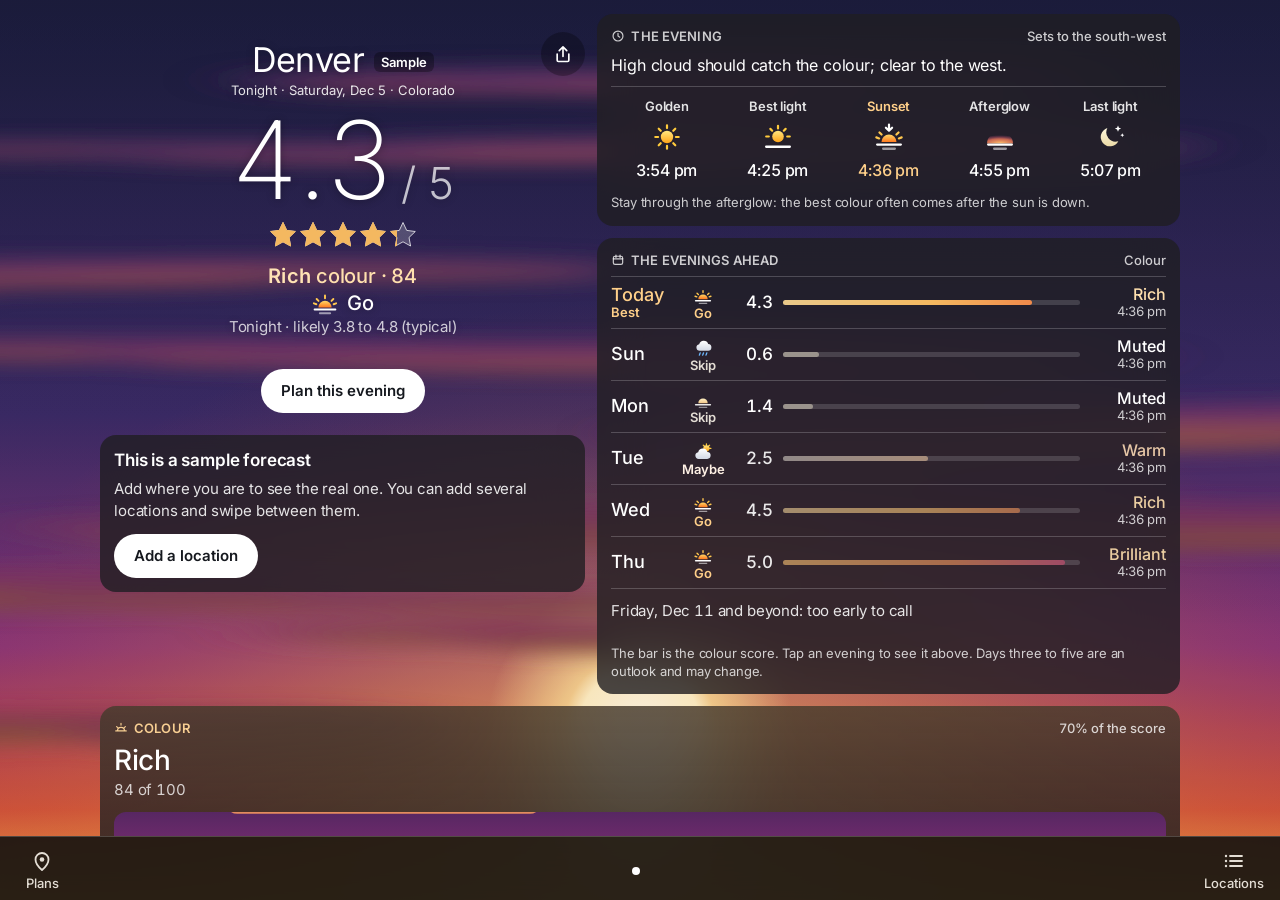
==== commit aa576017: "0.8.0: Golden Hour Places, and sharing in one tap Every location's page now ends with Golden Hour Pl" ====
--- a/web/index.html
+++ b/web/index.html
@@ -3,7 +3,7 @@
 <head>
 <meta charset="utf-8">
 <meta name="viewport" content="width=device-width,initial-scale=1,viewport-fit=cover">
-<meta http-equiv="Content-Security-Policy" content="default-src 'self'; script-src 'self'; style-src 'self'; img-src 'self' data: blob:; font-src 'self'; worker-src 'self' blob:; child-src 'self' blob:; connect-src 'self' https://api.open-meteo.com https://air-quality-api.open-meteo.com https://archive-api.open-meteo.com https://geocoding-api.open-meteo.com https://tiles.openfreemap.org; base-uri 'none'; form-action 'none'">
+<meta http-equiv="Content-Security-Policy" content="default-src 'self'; script-src 'self'; style-src 'self'; img-src 'self' data: blob:; font-src 'self'; worker-src 'self' blob:; child-src 'self' blob:; connect-src 'self' https://api.open-meteo.com https://air-quality-api.open-meteo.com https://archive-api.open-meteo.com https://geocoding-api.open-meteo.com https://tiles.openfreemap.org https://overpass-api.de https://overpass.private.coffee; base-uri 'none'; form-action 'none'">
 <title>Golden Hour: which evenings are worth it</title>
 <meta name="description" content="Golden Hour rates every coming sunset from 0 to 5 stars for the places you care about, and plans the evening: when to leave, what to bring, when to head home. Free and open source, by Bradley Cowdrey.">
 <meta name="theme-color" content="#1A1816">
@@ -35,7 +35,7 @@
 <div class="app" id="app">
   <div class="banner" id="banner" hidden role="status"></div>
   <main id="view"></main>
-  <nav class="bar" id="bar" aria-label="Plans, places"></nav>
+  <nav class="bar" id="bar" aria-label="Plans and locations"></nav>
 </div>
 <div class="toast" id="toast" role="status" aria-live="polite" hidden></div>
 <script src="core.js"></script>
--- a/web/app.css
+++ b/web/app.css
@@ -443,3 +443,72 @@
 /* The sun: low, soft-edged, the same size whatever the screen's shape. */
 .sky .sun { position: absolute; left: 50%; bottom: 2%; width: 34vmin; height: 34vmin; margin-left: -17vmin; border-radius: 50%;
   background: radial-gradient(closest-side, #FFFBEC 0, #FFF1C6 40%, rgba(255,226,150,.8) 50%, rgba(255,205,120,0) 100%); }
+
+/* ============ The moon's tiles ============ */
+.a-moonph { --acc: #EFE3C4; } .a-moonsky { --acc: #C9B8F0; } .a-moonrise { --acc: #E2D5B0; } .a-moonset { --acc: #B9C4E8; }
+.a-moonlight { --acc: #DCD3F2; } .a-moondist { --acc: #C7CEDB; }
+svg.moon.lg { width: 92px; height: 92px; }
+svg.moon.sm { width: 26px; height: 26px; }
+.moonbig { display: flex; justify-content: center; padding: 2px 0 12px; }
+.moonbig svg { filter: drop-shadow(0 0 14px rgba(255,244,214,.28)); }
+.phases { display: grid; grid-template-columns: repeat(8, minmax(0, 1fr)); justify-items: center; align-items: center; }
+.phases span { display: grid; place-items: center; width: 36px; height: 36px; border-radius: 50%; }
+.phases span.on { box-shadow: 0 0 0 2px var(--acc); background: rgba(255,255,255,.08); }
+.scale.four { grid-template-columns: repeat(4, 1fr); }
+.scale.four span:nth-child(2) { text-align: left; padding-left: 4%; } .scale.four span:nth-child(3) { text-align: center; } .scale.four span:last-child { text-align: right; }
+.scale.two { grid-template-columns: 1fr 1fr; }
+svg.horizon { display: block; width: 100%; height: auto; overflow: visible; }
+svg.horizon text { font: 500 14px var(--font); fill: rgba(255,255,255,.8); color: rgba(255,255,255,.8); }
+.moonpath u { left: 24%; background: #F1E6C8; }
+.moonpath.setting u { left: 76%; }
+.moonlightbar { background: linear-gradient(90deg, #2C2C3A, #6E6A8E 45%, #F1E6C8); }
+.distbar { background: linear-gradient(90deg, #EFE3C4, #8E95A8); }
+
+/* ============ Golden Hour Places ============ */
+.ghplaces { display: flex; flex-direction: column; gap: 10px; margin-top: 18px; }
+.sechead { padding: 0 4px; text-shadow: 0 1px 8px rgba(0,0,0,.35); }
+.sechead h3 { margin: 0; font-size: 26px; font-weight: 500; letter-spacing: -.02em; }
+.sechead p { margin: 2px 0 4px; font-size: 15px; color: var(--t85); }
+.spotcard .eyebrow { margin-bottom: 4px; }
+.catsub { margin: 0 0 6px; font-size: 13px; color: var(--t70); }
+.srow { display: grid; grid-template-columns: 44px minmax(0, 1fr) 20px; align-items: center; gap: 12px; width: 100%; min-height: 64px; padding: 8px 0; border: 0;
+  border-top: .5px solid var(--hair); background: none; color: inherit; text-align: left; }
+.spotcard .eyebrow + .srow, .catsub + .srow { border-top: 0; }
+@media (hover: hover) { .srow:hover .n { opacity: .82; } }
+.srow .sl { display: flex; flex-direction: column; min-width: 0; gap: 1px; }
+.srow .n { font-size: 17px; font-weight: 500; line-height: 1.25; overflow-wrap: anywhere; }
+.srow .r { font-size: 13px; color: var(--t70); }
+.srow .e { font-size: 13px; font-weight: 600; }
+.e-easy, .e-low { color: #A8E0B4; } .e-medium { color: #FFD08A; } .e-high { color: #FFB4A0; } .e-own { color: #F5C6D6; }
+.srow .chev svg { width: 18px; height: 18px; color: var(--t70); }
+.sbadge { display: grid; place-items: center; width: 44px; height: 44px; border-radius: 13px; color: #fff; box-shadow: inset 0 0 0 .5px rgba(255,255,255,.25); }
+.sbadge svg { width: 22px; height: 22px; }
+.sbadge b { font-size: 18px; font-weight: 600; }
+.sbadge.c-easy { background: linear-gradient(160deg, #F7B267, #E0626F); }
+.sbadge.c-adventurous { background: linear-gradient(160deg, #6FB28A, #2F6E78); }
+.sbadge.c-dining { background: linear-gradient(160deg, #B98BE8, #6B4BB8); }
+.sbadge.c-own { background: linear-gradient(160deg, #F29BB8, #C2477A); }
+.sbadge.big { width: 64px; height: 64px; border-radius: 18px; margin: 0 auto 10px; }
+.sbadge.big svg { width: 32px; height: 32px; }
+.more { display: block; width: 100%; min-height: 44px; margin-top: 4px; border: 0; border-top: .5px solid var(--hair); background: none; color: #FFD08A; font-size: 15px; font-weight: 600; }
+.screenhead { padding: 6px 4px 4px; text-shadow: 0 1px 8px rgba(0,0,0,.35); }
+.screenhead h1 { margin: 0; font-size: 32px; font-weight: 500; letter-spacing: -.02em; }
+.screenhead p { margin: 2px 0 0; font-size: 15px; color: var(--t85); }
+.credit { padding: 6px 4px; color: var(--t85); text-shadow: 0 1px 6px rgba(0,0,0,.4); }
+.spothero { padding-top: 8px; }
+.row.center { justify-content: center; }
+.tonight { display: flex; align-items: center; gap: 14px; margin-bottom: 6px; }
+.tonight .big { font-size: 48px; font-weight: 200; line-height: 1; letter-spacing: -.02em; }
+.tonight .tl2 { display: flex; flex-direction: column; gap: 2px; }
+.tonight .tl2 b { font-size: 17px; font-weight: 600; }
+.tonight .v { display: inline-flex; align-items: center; gap: 6px; font-size: 15px; font-weight: 600; }
+.btn svg { width: 18px; height: 18px; }
+/* Share: a round button at the top of each location, beside its name. */
+.hero { position: relative; }
+.heroshare { position: absolute; top: 18px; right: 0; width: 44px; height: 44px; border: 0; border-radius: 50%; background: rgba(0,0,0,.28); color: #fff; display: grid; place-items: center; }
+.heroshare svg { width: 20px; height: 20px; }
+.circle { width: 44px; height: 44px; border: 0; border-radius: 50%; background: rgba(0,0,0,.28); color: #fff; display: grid; place-items: center; }
+.circle svg { width: 20px; height: 20px; }
+.day.later { grid-template-columns: 1fr; min-height: 44px; }
+.day.later .why { grid-column: 1; font-size: 15px; color: var(--t85); }
+.sharecard b { font-size: 17px; font-weight: 600; }
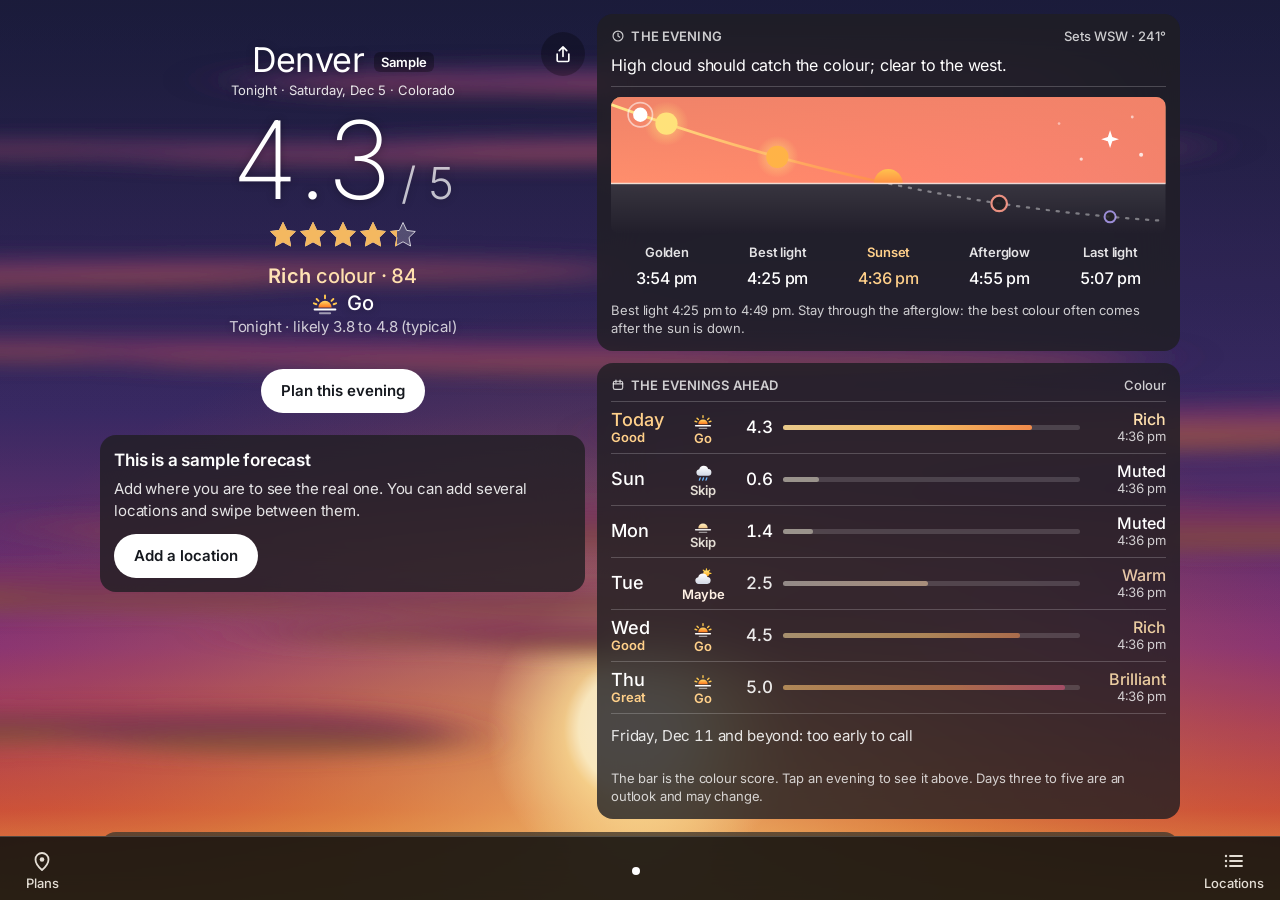
==== commit 3ae624b6: "Evening graphic, Good/Great marks, sunset tile folded into The evening (0.9.2) - The evening card dr" ====
--- a/web/index.html
+++ b/web/index.html
@@ -30,6 +30,49 @@
   <symbol id="i-cloud" viewBox="0 0 32 32"><path d="M10 25a6 6 0 0 1-1-11.920A8.500 8.500 0 0 1 25.300 12.600 6.200 6.200 0 0 1 24.500 25z" fill="url(#g-cloud)"/></symbol>
   <symbol id="i-cloud-sun" viewBox="0 0 32 32"><g stroke="#FFCB3D" stroke-width="2" stroke-linecap="round"><path d="M21.500 2.800v2.200M28.700 10h-2.200M26.590 4.910l-1.560 1.560M16.410 4.910l1.560 1.560"/></g><circle cx="21.500" cy="10" r="5" fill="url(#g-sun)"/><path d="M9.200 27a5.400 5.400 0 0 1-.9-10.730A7.650 7.650 0 0 1 22.970 15.840 5.580 5.580 0 0 1 22.250 27z" fill="url(#g-cloud)"/></symbol>
   <symbol id="i-cloud-rain" viewBox="0 0 32 32"><path d="M10.800 20.500a5.300 5.300 0 0 1-.880-10.530A7.500 7.500 0 0 1 24.320 9.550 5.470 5.470 0 0 1 23.610 20.500z" fill="url(#g-cloud)"/><g stroke="#6CB8FF" stroke-width="2.200" stroke-linecap="round"><path d="M11.500 23.800l-1.300 3.600M16.800 23.800l-1.300 3.600M22.100 23.800l-1.300 3.600"/></g></symbol>
+  <linearGradient id="ev-sky" x1="0" y1="0" x2="1" y2="0"><stop offset="0" stop-color="#FFD25A"/><stop offset=".3" stop-color="#FF9F3D"/><stop offset=".5" stop-color="#FF6B5E"/><stop offset=".7" stop-color="#C2569E"/><stop offset=".88" stop-color="#4E4A9E"/><stop offset="1" stop-color="#232A5C"/></linearGradient>
+  <linearGradient id="ev-fade" x1="0" y1="0" x2="0" y2="1"><stop offset="0" stop-color="#232125" stop-opacity="1"/><stop offset=".35" stop-color="#232125" stop-opacity=".72"/><stop offset="1" stop-color="#232125" stop-opacity="0"/></linearGradient>
+  <linearGradient id="ev-ground" x1="0" y1="0" x2="0" y2="1"><stop offset="0" stop-color="#fff" stop-opacity=".1"/><stop offset="1" stop-color="#fff" stop-opacity="0"/></linearGradient>
+  <linearGradient id="ev-line" x1="0" y1="0" x2="1" y2="0"><stop offset="0" stop-color="#FFE98A"/><stop offset=".5" stop-color="#FF8A4C"/><stop offset="1" stop-color="#B9A7FF"/></linearGradient>
+  <radialGradient id="ev-halo"><stop offset="0" stop-color="#FFD97A" stop-opacity=".75"/><stop offset="1" stop-color="#FFD97A" stop-opacity="0"/></radialGradient>
+  <radialGradient id="ev-ember"><stop offset="0" stop-color="#FF7A6B" stop-opacity=".85"/><stop offset="1" stop-color="#FF7A6B" stop-opacity="0"/></radialGradient>
+  <linearGradient id="ev-set" x1="0" y1="0" x2="0" y2="1"><stop offset="0" stop-color="#FFC24D"/><stop offset="1" stop-color="#FF5A3C"/></linearGradient>
+  <clipPath id="ev-above"><rect x="0" y="0" width="500" height="78"/></clipPath>
+  <clipPath id="ev-below"><rect x="0" y="78" width="500" height="50"/></clipPath>
+  <linearGradient id="k-sun" x1="0" y1="0" x2="0" y2="1"><stop offset="0" stop-color="#FFE98A"/><stop offset="1" stop-color="#FF9F1C"/></linearGradient>
+  <linearGradient id="k-sea" x1="0" y1="0" x2="0" y2="1"><stop offset="0" stop-color="#8FDCFF"/><stop offset="1" stop-color="#2A7AD6"/></linearGradient>
+  <linearGradient id="k-sand" x1="0" y1="0" x2="0" y2="1"><stop offset="0" stop-color="#FFE7B0"/><stop offset="1" stop-color="#EDB45E"/></linearGradient>
+  <linearGradient id="k-leaf" x1="0" y1="0" x2="0" y2="1"><stop offset="0" stop-color="#9BEA82"/><stop offset="1" stop-color="#2E9E55"/></linearGradient>
+  <linearGradient id="k-rock" x1="0" y1="0" x2="0" y2="1"><stop offset="0" stop-color="#C9D3E3"/><stop offset="1" stop-color="#5E6D8C"/></linearGradient>
+  <linearGradient id="k-glass" x1="0" y1="0" x2="0" y2="1"><stop offset="0" stop-color="#FFFFFF"/><stop offset="1" stop-color="#D5E1F2"/></linearGradient>
+  <linearGradient id="k-wine" x1="0" y1="0" x2="0" y2="1"><stop offset="0" stop-color="#FF8DB4"/><stop offset="1" stop-color="#D93A7C"/></linearGradient>
+  <linearGradient id="k-beer" x1="0" y1="0" x2="0" y2="1"><stop offset="0" stop-color="#FFD866"/><stop offset="1" stop-color="#EE931A"/></linearGradient>
+  <linearGradient id="k-wood" x1="0" y1="0" x2="0" y2="1"><stop offset="0" stop-color="#E2AA6E"/><stop offset="1" stop-color="#9A5F31"/></linearGradient>
+  <linearGradient id="k-brick" x1="0" y1="0" x2="0" y2="1"><stop offset="0" stop-color="#FFC2A0"/><stop offset="1" stop-color="#E06A4E"/></linearGradient>
+  <linearGradient id="k-dusk" x1="0" y1="0" x2="0" y2="1"><stop offset="0" stop-color="#FFB86B"/><stop offset="1" stop-color="#FF6F7D"/></linearGradient>
+  <linearGradient id="k-pin" x1="0" y1="0" x2="0" y2="1"><stop offset="0" stop-color="#FF8A7A"/><stop offset="1" stop-color="#E0354F"/></linearGradient>
+  <symbol id="k-beach" viewBox="0 0 40 40"><circle cx="27" cy="12" r="6" fill="url(#k-sun)"/><path d="M3 23c4-2.600 7-2.600 11 0s7 2.600 11 0 8-2.600 12 0v6H3z" fill="url(#k-sea)"/><path d="M3 29c6-2.400 12-2.400 18-.6S31 31 37 28v8H3z" fill="url(#k-sand)"/><path d="M11 20.500 11 33" stroke="#fff" stroke-width="1.400" stroke-linecap="round"/><path d="M4 21a7 5 0 0 1 14 0z" fill="url(#k-wine)"/><path d="M4 21a7 5 0 0 1 14 0" fill="none" stroke="#fff" stroke-width=".9" opacity=".7"/></symbol>
+  <symbol id="k-pier" viewBox="0 0 40 40"><circle cx="30" cy="11" r="5" fill="url(#k-sun)"/><path d="M2 27c4-2 8-2 12 0s8 2 12 0 8-2 12 0v11H2z" fill="url(#k-sea)"/><rect x="3" y="19" width="30" height="3.600" rx="1.200" fill="url(#k-wood)"/><g fill="#7A4826"><rect x="6" y="22" width="2.400" height="11" rx="1"/><rect x="15" y="22" width="2.400" height="11" rx="1"/><rect x="24" y="22" width="2.400" height="11" rx="1"/></g><path d="M31 19V9.500" stroke="#3B3F4C" stroke-width="1.400" stroke-linecap="round"/><circle cx="31" cy="9" r="1.800" fill="#FFF3C2"/></symbol>
+  <symbol id="k-summit" viewBox="0 0 40 40"><circle cx="29" cy="11" r="5" fill="url(#k-sun)"/><path d="M1 35 14 12l7.500 12.500L26 18l13 17z" fill="url(#k-rock)"/><path d="m14 12-3.600 6.400 2.200-1 1.600 1.600 1.400-1.600 2.200 1.100z" fill="#fff"/><path d="m26 18-2.400 3.800 1.600-.6 1.100 1 1.100-1 1.400.6z" fill="#fff"/><path d="M1 35h38" stroke="#fff" stroke-width="1.400" stroke-linecap="round" opacity=".6"/></symbol>
+  <symbol id="k-viewpoint" viewBox="0 0 40 40"><circle cx="20" cy="16" r="7.5" fill="url(#k-sun)"/><path d="M1 25c4-5 8-6 12-3 4-5 9-5 13-1 4-3 8-2 13 2v9H1z" fill="url(#k-rock)" opacity=".8"/><path d="M1 30c6-4 12-4 19-1s13 2 19-2v11H1z" fill="#34405C"/><path d="M5 37v-5M12.500 37v-5M20 37v-5M27.500 37v-5M35 37v-5M3 32h34" stroke="#fff" stroke-width="1.700" stroke-linecap="round" fill="none"/></symbol>
+  <symbol id="k-skyline" viewBox="0 0 40 40"><circle cx="20" cy="15" r="8" fill="url(#k-sun)"/><path d="M3 37V23h6v-5h5v8h3V13l3-3 3 3v11h4v-7h5v6h5v14z" fill="#34405C"/><g fill="#FFE98A"><rect x="5" y="26" width="2" height="2"/><rect x="10.500" y="21" width="2" height="2"/><rect x="10.500" y="28" width="2" height="2"/><rect x="19" y="16" width="2" height="2"/><rect x="19" y="22" width="2" height="2"/><rect x="19" y="29" width="2" height="2"/><rect x="28.500" y="20" width="2" height="2"/><rect x="28.500" y="27" width="2" height="2"/><rect x="33.500" y="26" width="2" height="2"/></g></symbol>
+  <symbol id="k-bridge" viewBox="0 0 40 40"><circle cx="20" cy="14" r="6.500" fill="url(#k-sun)"/><path d="M2 31c4-2 8-2 12 0s8 2 12 0 8-2 12 0v7H2z" fill="url(#k-sea)"/><path d="M1 20c5 0 8-3 10-10 2 7 5 11 9 11s7-4 9-11c2 7 5 10 10 10" fill="none" stroke="#fff" stroke-width="1.400" stroke-linecap="round"/><path d="M11 8v24M29 8v24" stroke="#34405C" stroke-width="3" stroke-linecap="round"/><path d="M1 24h38" stroke="#34405C" stroke-width="2.600" stroke-linecap="round"/><path d="M5 20v4M16 19v5M20 21v3M24 19v5M35 20v4" stroke="#fff" stroke-width="1" opacity=".85"/></symbol>
+  <symbol id="k-park" viewBox="0 0 40 40"><path d="M3 33c5-3 11-4 17-4s12 1 17 4v4H3z" fill="url(#k-leaf)" opacity=".85"/><rect x="18.300" y="20" width="3.400" height="12" rx="1.500" fill="#8A5634"/><circle cx="20" cy="15" r="9.500" fill="url(#k-leaf)"/><circle cx="13" cy="19" r="5.500" fill="url(#k-leaf)"/><circle cx="27" cy="19" r="5.500" fill="url(#k-leaf)"/><circle cx="16.500" cy="11.500" r="2.400" fill="#fff" opacity=".35"/></symbol>
+  <symbol id="k-garden" viewBox="0 0 40 40"><path d="M20 22v13" stroke="#2E9E55" stroke-width="2.400" stroke-linecap="round"/><path d="M20 30c-5 0-8-3-8-6 4 0 8 2 8 6zM20 28c4 0 7-2.500 7-5-3.500 0-7 1.800-7 5z" fill="url(#k-leaf)"/><g fill="url(#k-wine)"><circle cx="20" cy="9" r="4.300"/><circle cx="26" cy="13.500" r="4.300"/><circle cx="23.700" cy="20.300" r="4.300"/><circle cx="16.300" cy="20.300" r="4.300"/><circle cx="14" cy="13.500" r="4.300"/></g><circle cx="20" cy="15" r="3.600" fill="url(#k-sun)"/></symbol>
+  <symbol id="k-lake" viewBox="0 0 40 40"><path d="M9 21a11 11 0 0 1 22 0z" fill="url(#k-dusk)"/><g stroke="#fff" stroke-width="1.600" stroke-linecap="round" opacity=".85"><path d="M20 5.500v3M9.400 9.900l2.100 2.100M30.600 9.900l-2.100 2.100"/></g><path d="M2 21h36v16H2z" fill="url(#k-sea)"/><g stroke="#fff" stroke-width="1.600" stroke-linecap="round" opacity=".8"><path d="M12 25h16M15 29h10M18 33h4"/></g></symbol>
+  <symbol id="k-lighthouse" viewBox="0 0 40 40"><path d="M7 11 17 14v2L7 19zM33 11l-10 3v2l10 3z" fill="#FFF3C2" opacity=".75"/><path d="M15.500 18h9l2 17h-13z" fill="#fff"/><path d="M15 23h10.100l.5 4H14.400zM14 31h12.100l.4 4h-13z" fill="#E5484D"/><rect x="16.500" y="11.500" width="7" height="6.500" rx="1.200" fill="url(#k-sun)"/><path d="M15 11.500 20 7l5 4.500z" fill="#E5484D"/><path d="M5 36h30" stroke="#fff" stroke-width="1.600" stroke-linecap="round" opacity=".6"/></symbol>
+  <symbol id="k-tower" viewBox="0 0 40 40"><path d="M11 13h18l-3 4H14z" fill="url(#k-wood)"/><path d="M15 17h10l3 19H12z" fill="none" stroke="url(#k-wood)" stroke-width="2.200" stroke-linejoin="round"/><path d="m14 22 12 6M26 22l-12 6M13.200 29 27 35M26.800 29 13 35" stroke="#B87A45" stroke-width="1.300"/><path d="M12 13 20 6l8 7z" fill="#E06A4E"/><circle cx="20" cy="15" r="1.400" fill="#FFF3C2"/></symbol>
+  <symbol id="k-cliff" viewBox="0 0 40 40"><circle cx="31" cy="12" r="5" fill="url(#k-sun)"/><path d="M2 30c4-2 8-2 12 0s8 2 12 0 8-2 12 0v8H2z" fill="url(#k-sea)"/><path d="M2 12h12l3 5-2 4 3 4-1 5H2z" fill="url(#k-rock)"/><path d="M2 12h12l1.200 2H2z" fill="url(#k-leaf)"/></symbol>
+  <symbol id="k-harbour" viewBox="0 0 40 40"><path d="M2 29c4-2 8-2 12 0s8 2 12 0 8-2 12 0v9H2z" fill="url(#k-sea)"/><path d="M19 6v18" stroke="#3B3F4C" stroke-width="1.600" stroke-linecap="round"/><path d="M20.500 7.500 31 23H20.500z" fill="#fff"/><path d="M17.500 10 9 23h8.500z" fill="url(#k-wine)"/><path d="M8 25h24l-3.500 4.500h-17z" fill="url(#k-wood)"/></symbol>
+  <symbol id="k-landmark" viewBox="0 0 40 40"><path d="M5 14 20 6l15 8z" fill="url(#k-brick)"/><rect x="6" y="14" width="28" height="2.600" rx="1" fill="#fff"/><g fill="url(#k-glass)"><rect x="8.500" y="17.500" width="3.400" height="12" rx="1"/><rect x="15" y="17.500" width="3.400" height="12" rx="1"/><rect x="21.600" y="17.500" width="3.400" height="12" rx="1"/><rect x="28.100" y="17.500" width="3.400" height="12" rx="1"/></g><rect x="5" y="30" width="30" height="3.200" rx="1.200" fill="#fff"/><circle cx="20" cy="10.800" r="1.600" fill="#fff"/></symbol>
+  <symbol id="k-restaurant" viewBox="0 0 40 40"><circle cx="20" cy="21" r="12" fill="url(#k-glass)"/><circle cx="20" cy="21" r="8" fill="none" stroke="#C9D6EA" stroke-width="1.400"/><path d="M5 7v8a2.500 2.500 0 0 0 2.500 2.500V34M3.500 7v5M7.500 7v5" fill="none" stroke="#fff" stroke-width="1.800" stroke-linecap="round" stroke-linejoin="round"/><path d="M35 34V7c-2.400 0-4 3-4 7.500V20h4" fill="#fff"/><path d="M15 21c2-3.500 8-3.500 10 0" fill="none" stroke="url(#k-dusk)" stroke-width="2.400" stroke-linecap="round"/></symbol>
+  <symbol id="k-bar" viewBox="0 0 40 40"><path d="M7 8h26L20 22z" fill="url(#k-glass)" opacity=".95"/><path d="M10.500 12h19L20 21.500z" fill="url(#k-wine)"/><path d="M20 22v10" stroke="#fff" stroke-width="2" stroke-linecap="round"/><path d="M13 33h14" stroke="#fff" stroke-width="2.400" stroke-linecap="round"/><circle cx="28.500" cy="7.500" r="4" fill="url(#k-sun)"/><path d="M28.500 3.500v8M24.500 7.500h8" stroke="#fff" stroke-width=".9" opacity=".75"/><path d="m24 9 4.500 8" stroke="#fff" stroke-width="1.200" stroke-linecap="round"/></symbol>
+  <symbol id="k-pub" viewBox="0 0 40 40"><path d="M27 15h3.500a4 4 0 0 1 4 4v5a4 4 0 0 1-4 4H27" fill="none" stroke="#fff" stroke-width="2.600"/><rect x="8" y="12" width="20" height="23" rx="3.500" fill="url(#k-beer)"/><path d="M8 13.500a5 5 0 0 1 5-5.500 4.500 4.500 0 0 1 5-2.500 4.500 4.500 0 0 1 5 2.500 5 5 0 0 1 5 5.500v2.500H8z" fill="#fff"/><g stroke="#fff" stroke-width="1.400" stroke-linecap="round" opacity=".55"><path d="M13 20v10M18 20v10M23 20v10"/></g></symbol>
+  <symbol id="k-cafe" viewBox="0 0 40 40"><g stroke="#fff" stroke-width="1.800" stroke-linecap="round" fill="none" opacity=".85"><path d="M14 9c-1.500 1.600 1.500 3.200 0 4.800M20 7c-1.500 1.600 1.500 3.200 0 4.800M26 9c-1.500 1.600 1.500 3.200 0 4.800"/></g><path d="M8 17h22v7a9 9 0 0 1-9 9h-4a9 9 0 0 1-9-9z" fill="url(#k-glass)"/><path d="M30 19h2a3.500 3.500 0 0 1 0 7h-2.400" fill="none" stroke="#fff" stroke-width="2.400"/><path d="M10 19.500h18" stroke="url(#k-wood)" stroke-width="3" stroke-linecap="round"/><path d="M5 35h28" stroke="#fff" stroke-width="2.400" stroke-linecap="round"/></symbol>
+  <symbol id="k-beergarden" viewBox="0 0 40 40"><circle cx="11" cy="12" r="7" fill="url(#k-leaf)"/><rect x="10" y="17" width="2.200" height="17" rx="1" fill="#8A5634"/><rect x="18" y="16" width="14" height="18" rx="3" fill="url(#k-beer)"/><path d="M18 17a3.500 3.500 0 0 1 3.500-4 3.200 3.200 0 0 1 3.500-1.700 3.200 3.200 0 0 1 3.500 1.700 3.500 3.500 0 0 1 3.500 4v2H18z" fill="#fff"/><path d="M32 21h2a3 3 0 0 1 3 3v3a3 3 0 0 1-3 3h-2" fill="none" stroke="#fff" stroke-width="2"/></symbol>
+  <symbol id="k-rooftop" viewBox="0 0 40 40"><circle cx="31" cy="9" r="4.500" fill="url(#k-sun)"/><path d="M7 15h14v21H7z" fill="url(#k-glass)"/><path d="M21 22h12v14H21z" fill="url(#k-rock)"/><g fill="#7FA8E8" opacity=".8"><rect x="10" y="19" width="3" height="3" rx=".6"/><rect x="15" y="19" width="3" height="3" rx=".6"/><rect x="10" y="25" width="3" height="3" rx=".6"/><rect x="15" y="25" width="3" height="3" rx=".6"/><rect x="10" y="31" width="3" height="3" rx=".6"/><rect x="15" y="31" width="3" height="3" rx=".6"/></g><path d="M14 6v9" stroke="#fff" stroke-width="1.300" stroke-linecap="round"/><path d="M6.500 9.500a7.500 4.500 0 0 1 15 0z" fill="url(#k-wine)"/></symbol>
+  <symbol id="k-pin" viewBox="0 0 40 40"><path d="M20 37s-11-10.600-11-19a11 11 0 0 1 22 0c0 8.400-11 19-11 19z" fill="url(#k-pin)"/><circle cx="20" cy="18" r="6.300" fill="#fff"/><path d="M15.700 19.500a4.300 4.300 0 0 1 8.600 0z" fill="url(#k-sun)"/><path d="M14.500 20.300h11" stroke="#E0354F" stroke-width="1.300" stroke-linecap="round"/><circle cx="16" cy="12" r="2" fill="#fff" opacity=".35"/></symbol>
+  <symbol id="k-heart" viewBox="0 0 40 40"><path d="M20 34s-13-7.800-13-17.200A7.300 7.300 0 0 1 20 12.500a7.300 7.300 0 0 1 13 4.300C33 26.200 20 34 20 34z" fill="url(#k-wine)"/><circle cx="14" cy="15" r="2.200" fill="#fff" opacity=".4"/></symbol>
 </defs></svg>
 <div class="sky" aria-hidden="true"></div>
 <div class="app" id="app">
--- a/web/app.css
+++ b/web/app.css
@@ -320,6 +320,7 @@
 /* The evening: one line about it, then a column for each moment, as the next 24 hours are shown. */
 .summary { margin: 0; font-size: 16px; text-wrap: balance; }
 .delta { margin-top: 4px; font-size: 13px; color: var(--t70); }
+.evpath { display: block; width: 100%; height: auto; margin: 2px 0 8px; border-radius: 10px; }
 .times { display: grid; grid-template-columns: repeat(5, minmax(0, 1fr)); }
 .hour { display: flex; flex-direction: column; align-items: center; gap: 6px; min-width: 0; white-space: nowrap; font-variant-numeric: tabular-nums; }
 .hour .h { font-size: 13px; font-weight: 600; line-height: 18px; color: var(--t85); }
@@ -512,3 +513,41 @@
 .day.later { grid-template-columns: 1fr; min-height: 44px; }
 .day.later .why { grid-column: 1; font-size: 15px; color: var(--t85); }
 .sharecard b { font-size: 17px; font-weight: 600; }
+
+/* The picture of each kind of place: an illustrated icon on a soft tile, with its rank in a chip on the corner. */
+.sbadge { position: relative; width: 52px; height: 52px; border-radius: 15px; overflow: visible;
+  background: linear-gradient(160deg, rgba(255,255,255,.2), rgba(255,255,255,.06)); box-shadow: inset 0 0 0 .5px rgba(255,255,255,.28), 0 4px 14px rgba(0,0,0,.25); }
+.sbadge > svg { width: 40px; height: 40px; filter: drop-shadow(0 1px 2px rgba(0,0,0,.25)); }
+.srow { grid-template-columns: 52px minmax(0, 1fr) 20px; gap: 14px; }
+.sbadge.c-easy { background: linear-gradient(160deg, #F9B97A, #D9566E); }
+.sbadge.c-adventurous { background: linear-gradient(160deg, #7CC39A, #2B6474); }
+.sbadge.c-dining { background: linear-gradient(160deg, #B996F0, #5E42AE); }
+.sbadge.c-own { background: linear-gradient(160deg, #F6A9C3, #B93F72); }
+.sbadge .rank { position: absolute; top: -7px; left: -7px; display: grid; place-items: center; min-width: 22px; height: 22px; padding: 0 6px; border-radius: 11px;
+  background: #fff; color: #1B1B22; font-size: 13px; font-weight: 700; line-height: 1; box-shadow: 0 2px 6px rgba(0,0,0,.35); }
+.sbadge .rank.own { padding: 0; width: 22px; }
+.sbadge .rank.own svg { width: 16px; height: 16px; }
+.sbadge.big { width: 84px; height: 84px; border-radius: 24px; margin: 0 auto 12px; }
+.sbadge.big > svg { width: 64px; height: 64px; }
+
+/* ============ Golden Hour Places, as tiles ============
+   Each kind is its own frosted tile with a quiet accent: a glow at the top, a coloured title, the effort as a
+   tinted pill. Side by side where there is room. */
+.spotcard { --acc: #F9B97A; background-image: linear-gradient(to bottom, color-mix(in srgb, var(--acc) 18%, transparent), transparent 44%); }
+.spotcard.a-easy { --acc: #F9B97A; } .spotcard.a-adventurous { --acc: #7CC39A; } .spotcard.a-dining { --acc: #B996F0; } .spotcard.a-own { --acc: #F6A9C3; }
+.spotcard .eyebrow { color: color-mix(in srgb, var(--acc) 62%, white); }
+.spotcard .eyebrow > svg { width: 16px; height: 16px; }
+.srow { min-height: 76px; padding: 12px 0; }
+.srow .n { font-size: 17px; font-weight: 600; letter-spacing: -.01em; }
+.srow .e { align-self: flex-start; margin-top: 4px; padding: 2px 9px; border-radius: 980px; font-size: 13px; font-weight: 600; line-height: 18px; }
+.e-easy { color: #C9F2D2; background: rgba(76,175,110,.28); }
+.e-low { color: #E7DBFF; background: rgba(150,110,230,.32); }
+.e-medium { color: #FFE2B0; background: rgba(240,160,60,.28); }
+.e-high { color: #FFD0C4; background: rgba(230,90,70,.3); }
+.e-own { color: #FFE0EC; background: rgba(220,90,140,.3); }
+.srow:active .sbadge { transform: scale(.96); }
+.sbadge { transition: transform .15s; }
+.spotgrid { display: grid; grid-template-columns: minmax(0, 1fr); gap: 10px; }
+@media (min-width: 760px) { .spotgrid.wide { grid-template-columns: repeat(2, minmax(0, 1fr)); align-items: start; } }
+@media (min-width: 1000px) { .spotgrid { grid-template-columns: repeat(3, minmax(0, 1fr)); align-items: start; } .spotgrid.wide { grid-template-columns: repeat(3, minmax(0, 1fr)); } }
+.sechead h3 { font-size: 28px; }
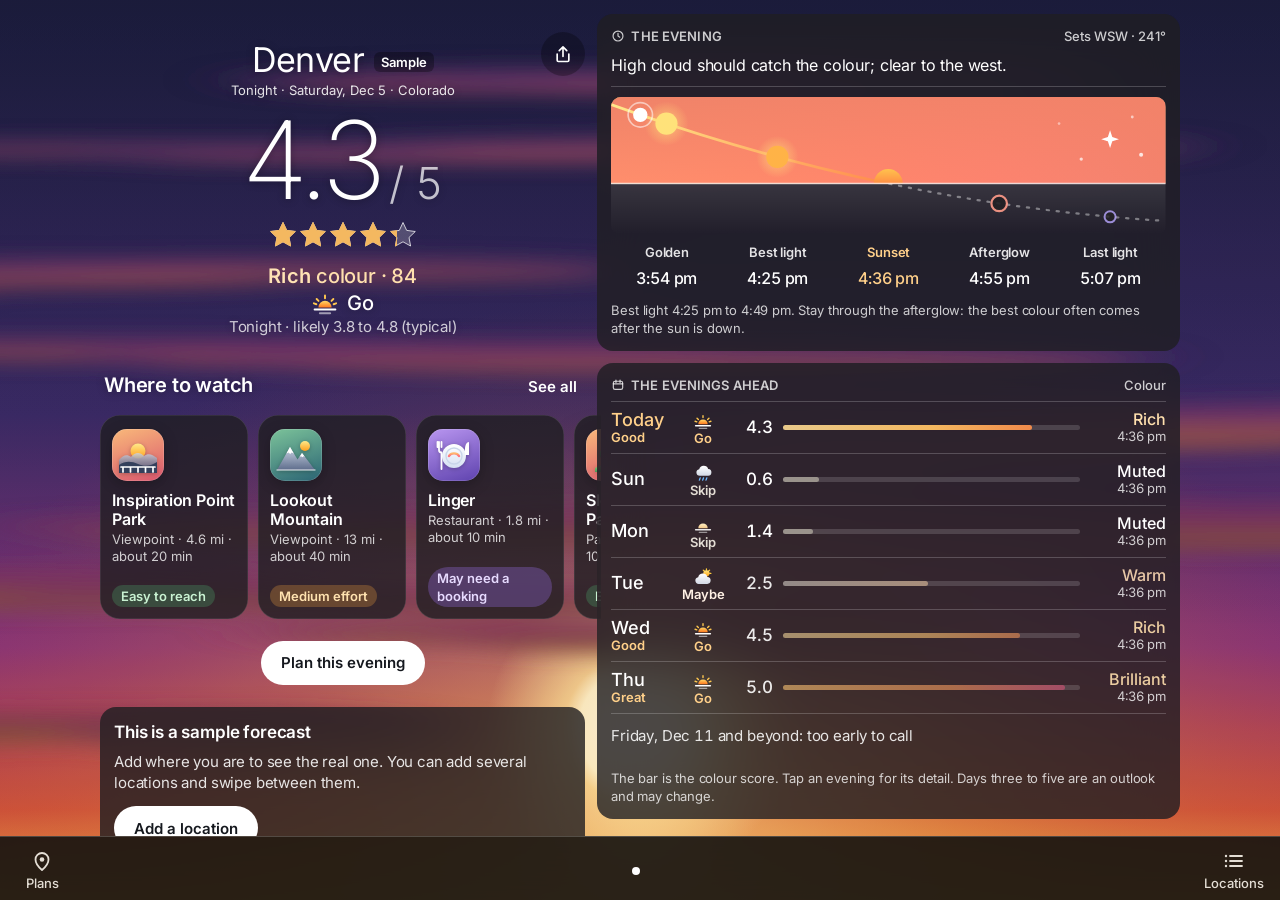
==== commit 24ffc080: "Places under the rating, day sheet, Google Maps link, rating hand-back (0.9.3) - Where to watch: a s" ====
--- a/web/index.html
+++ b/web/index.html
@@ -80,6 +80,7 @@
   <main id="view"></main>
   <nav class="bar" id="bar" aria-label="Plans and locations"></nav>
 </div>
+<div class="sheet-back" id="sheetback" hidden></div>
 <div class="toast" id="toast" role="status" aria-live="polite" hidden></div>
 <script src="core.js"></script>
 <script src="app.js"></script>
--- a/web/app.css
+++ b/web/app.css
@@ -298,8 +298,8 @@
 .hero { container-type: inline-size; padding: 26px 0 18px; text-align: center; text-shadow: 0 1px 8px rgba(0,0,0,.3); }
 .hero h2 { margin: 0; font-size: 34px; font-weight: 400; line-height: 1.2; letter-spacing: -.015em; overflow-wrap: anywhere; }
 .hero .when { display: block; font-size: 13px; font-weight: 400; letter-spacing: 0; text-transform: none; color: var(--t85); }
-.score { display: flex; justify-content: center; align-items: baseline; column-gap: 8px; margin: 2px 0 0; font-variant-numeric: tabular-nums; white-space: nowrap; }
-.score .n { font-size: 96px; font-size: min(108px, 29cqw); font-weight: 200; line-height: 1.1; letter-spacing: -.02em; }
+.score { display: flex; justify-content: center; align-items: baseline; column-gap: 8px; margin: 2px 0 0; white-space: nowrap; }
+.score .n { font-size: 96px; font-size: min(108px, 29cqw); font-weight: 200; line-height: 1.1; letter-spacing: -.045em; font-variant-numeric: proportional-nums; font-feature-settings: "pnum"; }
 .score .of { font-size: 34px; font-size: min(44px, 12cqw); font-weight: 300; color: inherit; opacity: .72; }
 .hero .stars { margin: 0 0 8px; }
 .hero .cond { margin: 0; font-size: 20px; font-weight: 500; line-height: 1.3; }
@@ -551,3 +551,38 @@
 @media (min-width: 760px) { .spotgrid.wide { grid-template-columns: repeat(2, minmax(0, 1fr)); align-items: start; } }
 @media (min-width: 1000px) { .spotgrid { grid-template-columns: repeat(3, minmax(0, 1fr)); align-items: start; } .spotgrid.wide { grid-template-columns: repeat(3, minmax(0, 1fr)); } }
 .sechead h3 { font-size: 28px; }
+
+/* Where to watch: ideas to swipe through, straight under the rating */
+.strip { margin: 4px 0 2px; }
+.striphead { display: flex; align-items: baseline; justify-content: space-between; padding: 0 4px 8px; text-shadow: 0 1px 8px rgba(0,0,0,.35); }
+.striphead h3 { margin: 0; font-size: 20px; font-weight: 600; letter-spacing: -.01em; }
+.striphead .link { min-height: 44px; margin: -12px -4px; padding: 0 8px; border: 0; background: none; color: #fff; font: inherit; font-size: 15px; font-weight: 600; cursor: pointer; }
+.striprow { display: flex; gap: 10px; margin: 0 -16px; padding: 8px 16px 6px; overflow-x: auto; overscroll-behavior-x: contain; scroll-snap-type: x proximity; scroll-padding: 0 16px; scrollbar-width: none; }
+.striprow::-webkit-scrollbar { display: none; }
+.scard { flex: 0 0 148px; display: flex; flex-direction: column; align-items: flex-start; gap: 2px; min-height: 168px; padding: 14px 12px 12px; border: 0; border-radius: 20px;
+  background: var(--card); color: #fff; font: inherit; text-align: left; cursor: pointer; scroll-snap-align: start; box-shadow: inset 0 0 0 .5px rgba(255,255,255,.14); }
+.scard .sbadge { margin-bottom: 8px; }
+.scard .n { font-size: 16px; font-weight: 600; line-height: 1.2; letter-spacing: -.01em; display: -webkit-box; -webkit-line-clamp: 2; -webkit-box-orient: vertical; overflow: hidden; overflow-wrap: anywhere; }
+.scard .r { font-size: 13px; color: var(--t70); line-height: 1.3; }
+.scard .e { margin-top: auto; padding: 2px 9px; border-radius: 980px; font-size: 13px; font-weight: 600; line-height: 18px; }
+.scard:active { transform: scale(.98); }
+.scard.bone { min-height: 168px; opacity: .5; }
+.btn.glink svg { width: 18px; height: 18px; margin-right: 6px; vertical-align: -3px; }
+
+/* A day's detail: a sheet over the location's page */
+.sheet-back { position: fixed; inset: 0; z-index: 40; display: flex; justify-content: center; align-items: flex-start; overflow-y: auto; overscroll-behavior: contain;
+  padding: calc(16px + env(safe-area-inset-top)) 10px calc(24px + env(safe-area-inset-bottom)); background: rgba(0,0,0,.55); -webkit-backdrop-filter: blur(10px); backdrop-filter: blur(10px); }
+.sheet-back[hidden] { display: none; }
+.sheet { position: relative; flex: none; width: 100%; max-width: 620px; display: flex; flex-direction: column; gap: 12px; padding: 12px 14px 20px; border-radius: 26px;
+  background: #211F24; box-shadow: inset 0 0 0 .5px rgba(255,255,255,.14); outline: none; animation: sheetin .22s ease-out; }
+@keyframes sheetin { from { transform: translateY(16px); opacity: 0; } }
+@media (prefers-reduced-motion: reduce) { .sheet { animation: none; } }
+.sheet .card, .sheet .dt { background: rgba(255,255,255,.07); -webkit-backdrop-filter: none; backdrop-filter: none; }
+.sh-head { display: grid; grid-template-columns: 96px 1fr 96px; align-items: center; min-height: 44px; }
+.sh-head h2 { margin: 0; font-size: 17px; font-weight: 600; letter-spacing: -.01em; text-align: center; }
+.sh-head .done { justify-self: start; min-height: 44px; padding: 0 6px; border: 0; background: none; color: #fff; font: inherit; font-size: 17px; cursor: pointer; }
+.sh-head .nav { justify-self: end; display: flex; gap: 8px; }
+.circle.sm { width: 44px; height: 44px; font-size: 22px; line-height: 1; }
+.circle.sm[disabled] { opacity: .35; cursor: default; }
+.sheethero { padding-top: 4px; }
+.tonight .big { font-variant-numeric: proportional-nums; font-feature-settings: "pnum"; letter-spacing: -.04em; }
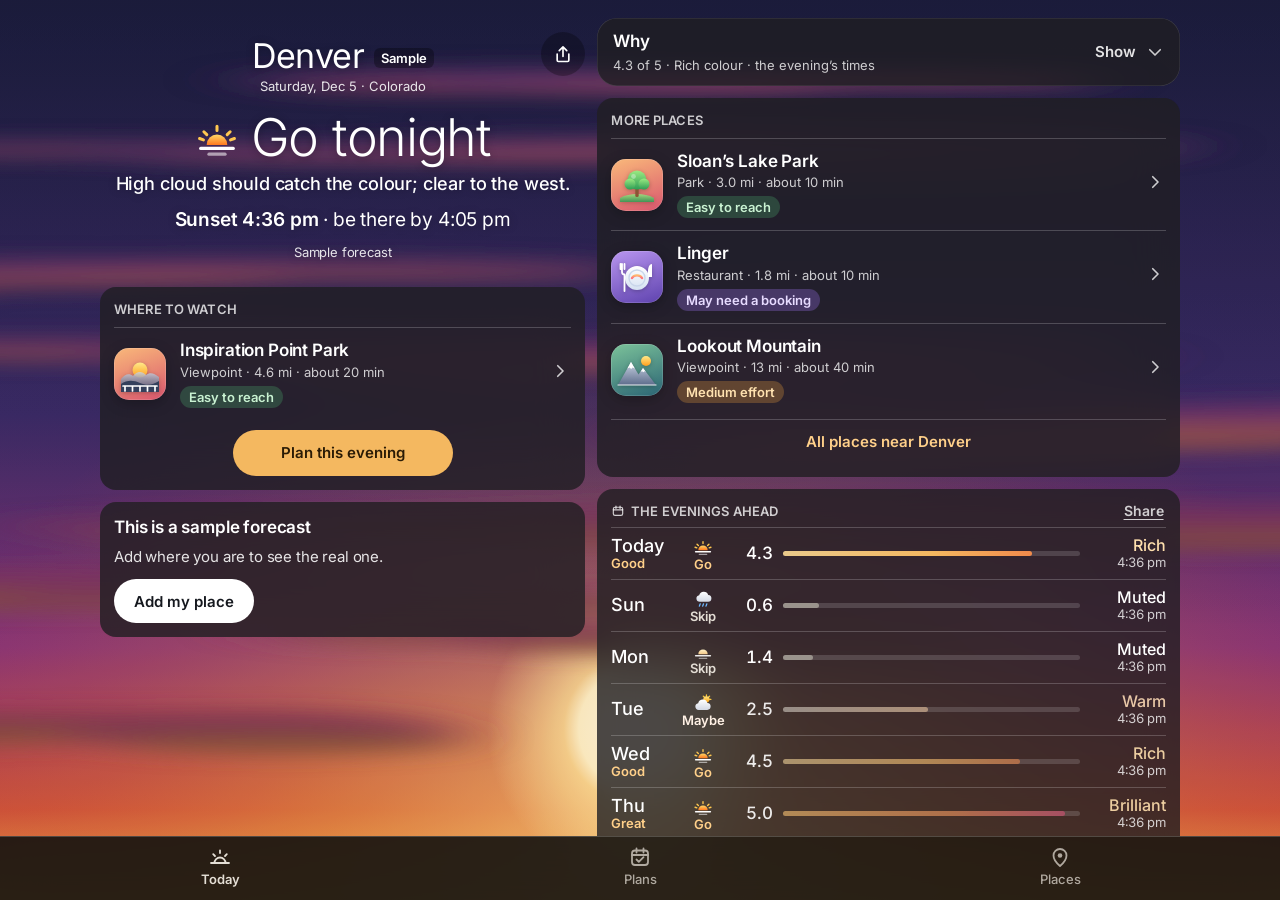
==== commit 01458b93: "Fix build, part 1: one answer, three tabs with a real Back, sheets, plans kept from the first tap, p" ====
--- a/web/index.html
+++ b/web/index.html
@@ -3,7 +3,7 @@
 <head>
 <meta charset="utf-8">
 <meta name="viewport" content="width=device-width,initial-scale=1,viewport-fit=cover">
-<meta http-equiv="Content-Security-Policy" content="default-src 'self'; script-src 'self'; style-src 'self'; img-src 'self' data: blob:; font-src 'self'; worker-src 'self' blob:; child-src 'self' blob:; connect-src 'self' https://api.open-meteo.com https://air-quality-api.open-meteo.com https://archive-api.open-meteo.com https://geocoding-api.open-meteo.com https://tiles.openfreemap.org https://overpass-api.de https://overpass.private.coffee; base-uri 'none'; form-action 'none'">
+<meta http-equiv="Content-Security-Policy" content="default-src 'self'; script-src 'self'; style-src 'self'; img-src 'self' data: blob:; font-src 'self'; worker-src 'self' blob:; child-src 'self' blob:; connect-src 'self' https://api.open-meteo.com https://air-quality-api.open-meteo.com https://archive-api.open-meteo.com https://geocoding-api.open-meteo.com https://tiles.openfreemap.org https://overpass-api.de https://overpass.private.coffee https://photon.komoot.io; base-uri 'none'; form-action 'none'">
 <title>Golden Hour: which evenings are worth it</title>
 <meta name="description" content="Golden Hour rates every coming sunset from 0 to 5 stars for the places you care about, and plans the evening: when to leave, what to bring, when to head home. Free and open source, by Bradley Cowdrey.">
 <meta name="theme-color" content="#1A1816">
--- a/web/app.css
+++ b/web/app.css
@@ -586,3 +586,94 @@
 .circle.sm[disabled] { opacity: .35; cursor: default; }
 .sheethero { padding-top: 4px; }
 .tonight .big { font-variant-numeric: proportional-nums; font-feature-settings: "pnum"; letter-spacing: -.04em; }
+
+/* The tiles behind the score, folded away until asked for */
+.fold { margin-top: 4px; }
+.foldrow { display: flex; align-items: center; gap: 10px; width: 100%; min-height: 64px; padding: 12px 16px; border: 0; border-radius: 20px; background: var(--card);
+  color: #fff; font: inherit; text-align: left; cursor: pointer; box-shadow: inset 0 0 0 .5px rgba(255,255,255,.14); }
+.foldrow .ft { flex: 1; min-width: 0; display: flex; flex-direction: column; gap: 2px; }
+.foldrow b { font-size: 17px; font-weight: 600; letter-spacing: -.01em; }
+.foldrow small { font-size: 13px; color: var(--t70); }
+.foldrow .fa { font-size: 15px; font-weight: 600; color: var(--t85); }
+.foldrow .chev svg { display: block; width: 18px; height: 18px; color: var(--t70); transform: rotate(90deg); transition: transform .2s; }
+.foldrow .chev.up svg { transform: rotate(-90deg); }
+
+/* ===== The fix build: one answer, three places to be, sheets ===== */
+.sr { position: absolute; width: 1px; height: 1px; overflow: hidden; clip-path: inset(50%); white-space: nowrap; }
+.link { display: inline; min-height: 0; padding: 0; border: 0; background: none; color: inherit; font: inherit; font-weight: 600; text-decoration: underline; text-underline-offset: 3px; cursor: pointer; }
+.eyebrow .link { text-transform: none; letter-spacing: 0; font-size: 14px; min-height: 44px; padding: 0 2px; margin: -14px 0; }
+
+/* The bar: Today, Plans, Places; over Today, the dots for your locations */
+.bar { flex-direction: column; align-items: stretch; gap: 0; }
+.tabs { display: flex; justify-content: space-around; align-items: center; }
+.barbtn { flex: 1; max-width: 160px; opacity: .72; }
+.barbtn[aria-current="page"] { opacity: 1; }
+.barbtn[aria-current="page"] span { font-weight: 600; }
+.dotsrow { display: flex; align-items: center; justify-content: center; gap: 0; min-height: 30px; margin-bottom: -4px; }
+.dotsrow .dot { height: 30px; }
+.dotsrow .count { margin-left: 8px; font-size: 13px; font-weight: 500; color: var(--t85); }
+
+/* The answer */
+.hero.answer { padding: 22px 0 14px; }
+.hero .ans { display: flex; align-items: center; justify-content: center; gap: 12px; margin: 14px 0 6px; font-size: 44px; font-size: min(52px, 13.5cqw); font-weight: 300; line-height: 1.1; letter-spacing: -.025em; text-wrap: balance; }
+.hero .ans svg { width: 44px; height: 44px; flex: none; }
+.hero .ans.plain { font-size: 34px; }
+.hero .reason { max-width: 26em; margin: 0 auto; font-size: 18px; font-weight: 500; line-height: 1.35; text-wrap: balance; }
+.hero .atimes { margin: 12px 0 0; font-size: 19px; font-weight: 400; line-height: 1.3; }
+.hero .atimes b { font-weight: 600; }
+.hero .upd { margin: 10px 0 0; font-size: 13px; color: var(--t85); }
+.hero .upd.stale { color: #FFD9A8; font-weight: 500; }
+.hero .upd .link { display: inline-block; min-height: 44px; margin: -12px 0; padding: 0 4px; line-height: 44px; }
+.sheethero { padding: 6px 0 10px; }
+
+/* One place, and the way to plan it */
+.pick .cta { padding: 10px 0 0; }
+.pick .cta .btn { min-width: 220px; }
+.pstate { margin: 0; padding: 8px 2px; font-size: 15px; color: var(--t85); text-shadow: 0 1px 6px rgba(0,0,0,.35); }
+.card .pstate { text-shadow: none; }
+.pstate .link { display: inline-block; min-height: 44px; margin: -12px 0; padding: 0 4px; line-height: 44px; }
+.dayline { grid-template-columns: 40px minmax(0, 1fr) 20px; min-height: 64px; }
+.dayline .ic svg { width: 32px; height: 32px; }
+.dayline .n { font-size: 19px; font-weight: 600; }
+.moreplaces .more:first-child { border-top: 0; margin-top: 0; }
+.anydate { display: flex; align-items: center; justify-content: space-between; gap: 12px; min-height: 52px; margin-top: 6px; padding-top: 6px; border-top: .5px solid var(--hair); font-size: 16px; }
+.anydate input, .dateline input { min-height: 44px; padding: 0 12px; border: 0; border-radius: 12px; background: var(--fill); color: var(--text); font-size: 16px; color-scheme: dark; }
+.pagefoot { padding: 8px 4px 0; text-align: center; color: var(--t85); text-shadow: 0 1px 6px rgba(0,0,0,.4); }
+.pagefoot .link, .hint1 .link { display: inline-block; min-height: 44px; padding: 0 6px; line-height: 44px; }
+.hint1 { padding: 4px; text-align: center; color: var(--t85); text-shadow: 0 1px 6px rgba(0,0,0,.4); }
+.lrow .rt .v { font-size: 15px; white-space: nowrap; }
+
+/* The plan */
+.planhero { padding: 6px 0 10px; }
+.planhero .when { margin-top: 8px; }
+.planans { display: flex; align-items: center; gap: 8px; margin: 0 0 4px; font-size: 20px; }
+.planans svg { width: 24px; height: 24px; flex: none; }
+.planans b { font-weight: 600; }
+.chg { margin: 8px 0 0; padding: 8px 10px; border-radius: 10px; background: rgba(240,160,60,.2); color: #FFE2B0; font-size: 14px; font-weight: 500; }
+.plan-row .chg { display: inline-block; margin: 4px 0 0; padding: 2px 8px; }
+.plan-row .v { display: inline-flex; align-items: center; gap: 5px; font-size: 14px; font-weight: 600; white-space: nowrap; }
+.plan-row .v svg { width: 18px; height: 18px; }
+.vbox { display: flex; align-items: center; min-height: 46px; padding: 0 12px; border-radius: 12px; background: var(--fill); }
+.vbox input { flex: 1; min-width: 0; min-height: 44px; background: none; border: 0; outline: 0; color: var(--text); font-size: 16px; }
+.vbox input::placeholder { color: var(--t70); }
+.form input[type=time] { color-scheme: dark; }
+.acts .row .btn { flex: 1 1 auto; }
+.home .lead { margin: 0; font-size: 19px; font-weight: 500; line-height: 1.3; }
+.home .row .btn { flex: 1 1 auto; }
+.note { padding: 10px 12px; border-radius: 12px; background: var(--fill); font-size: 15px; }
+.warn.chgd { background: rgba(70,48,10,.85); color: #FFE9C2; }
+.light .facts b { font-weight: 600; }
+
+/* Places: filters */
+.chips { display: flex; flex-wrap: wrap; gap: 8px; padding: 2px 0; }
+.chip { min-height: 44px; padding: 0 16px; border: 0; border-radius: 980px; background: var(--card); color: var(--text); font-size: 15px; font-weight: 500; box-shadow: inset 0 0 0 .5px rgba(255,255,255,.2); }
+.chip[aria-pressed="true"] { background: #fff; color: var(--ink); font-weight: 600; }
+.srow .r.near { color: var(--t85); }
+
+/* Sheets */
+.sheet .hero { text-shadow: none; }
+.sheet .foot p { margin: 0 0 10px; font-size: 13px; line-height: 1.5; color: var(--t85); }
+.sheet .spothero { padding: 4px 0 6px; }
+.status .facts li.bad::before { background: #FF8A7A; }
+.status .facts li.ok::before { background: #8FD9A0; }
+.sheet .plan-row { color: var(--text); }
